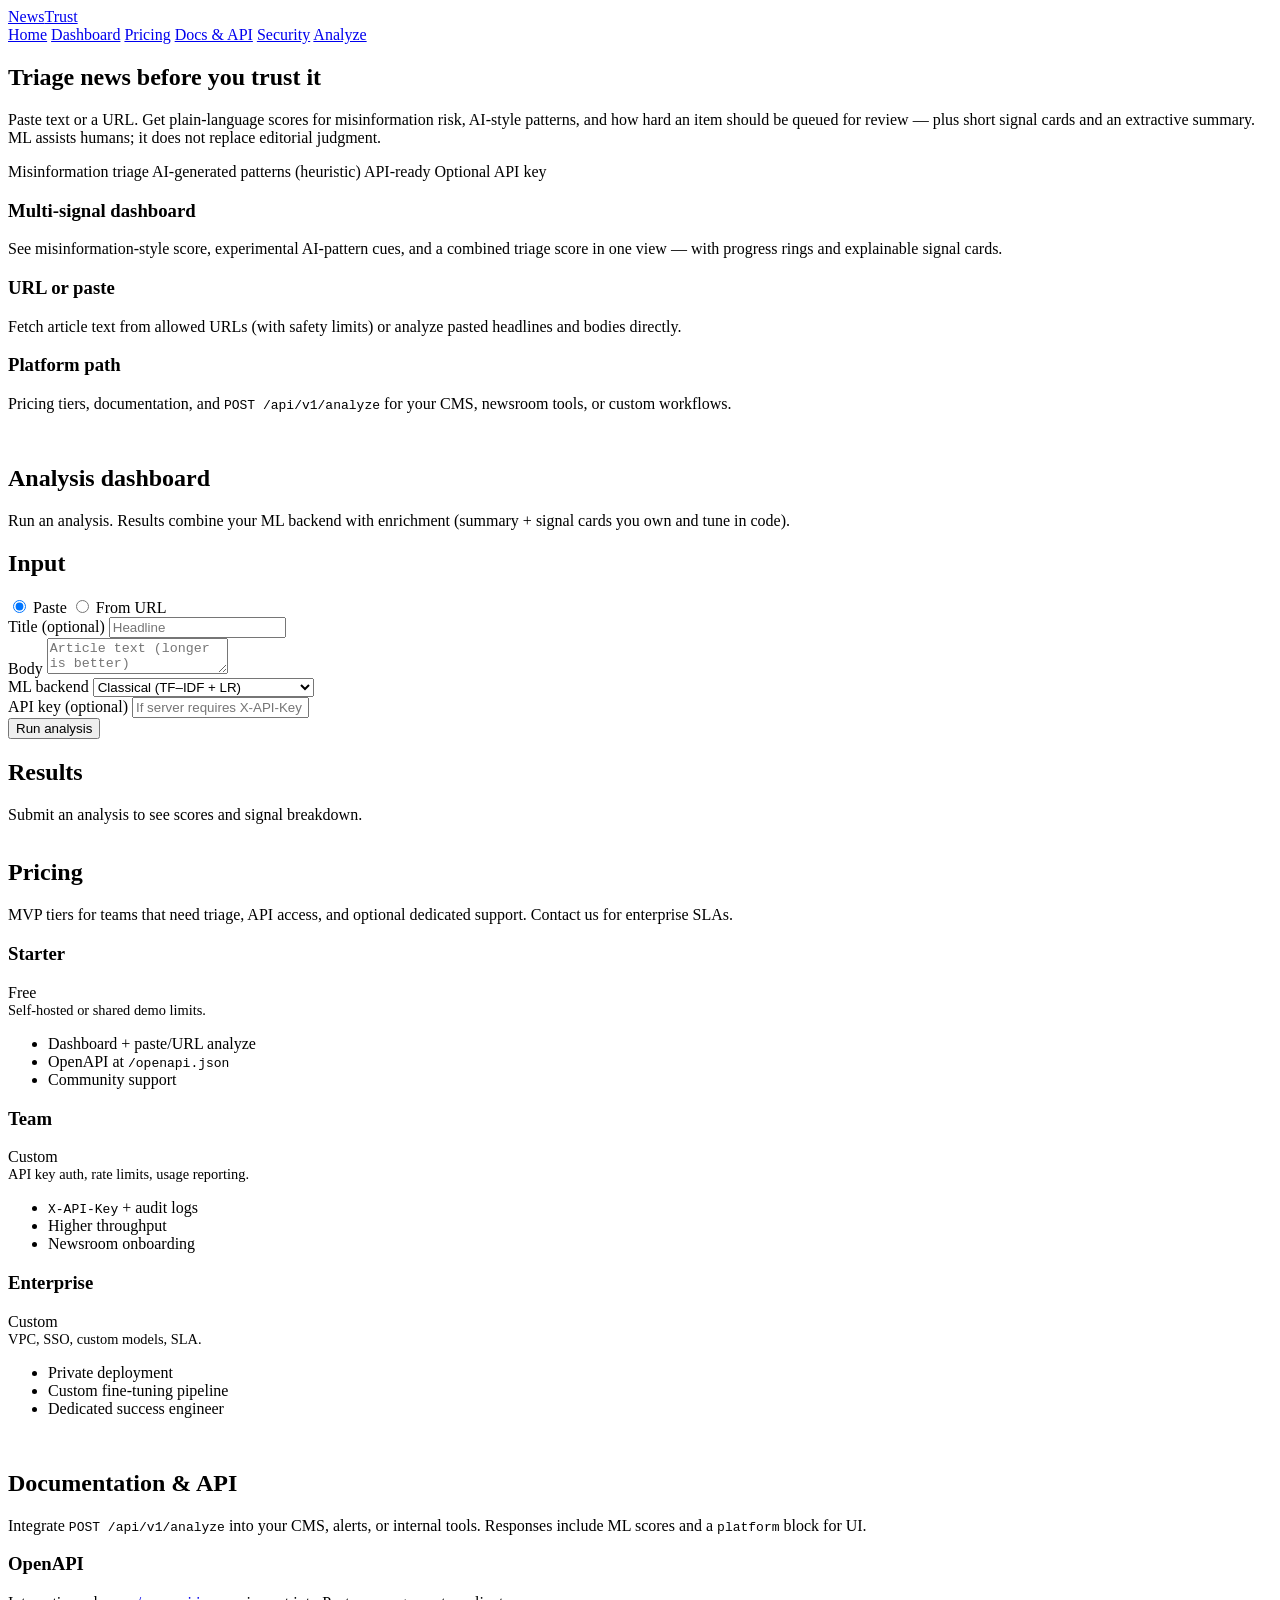
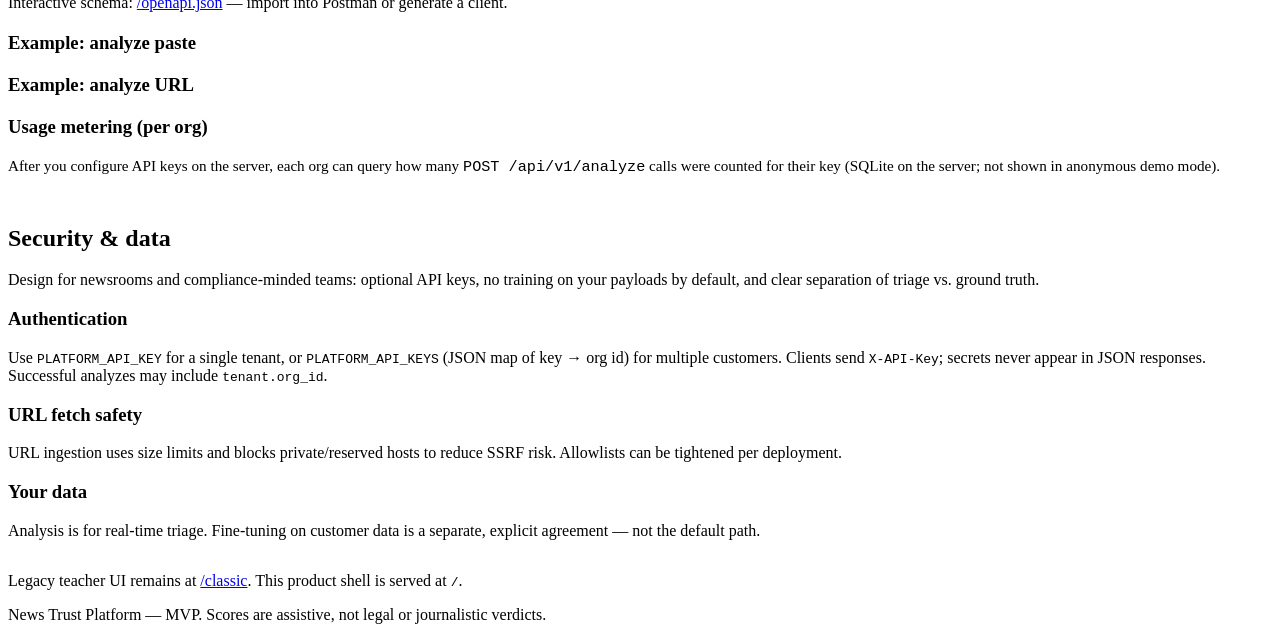
==== web/index.html @ 4d56b1c9 "Refactor Bandit SAST configuration to output JSON artifacts instead of SARIF, update documentation f" ====
<!DOCTYPE html>
<html lang="en">
<head>
  <meta charset="utf-8" />
  <meta name="viewport" content="width=device-width, initial-scale=1" />
  <title>News Trust Platform</title>
  <link rel="preconnect" href="https://fonts.googleapis.com" />
  <link rel="preconnect" href="https://fonts.gstatic.com" crossorigin />
  <link href="https://fonts.googleapis.com/css2?family=Outfit:wght@500;600;700&family=Plus+Jakarta+Sans:wght@400;500;600;700&display=swap" rel="stylesheet" />
  <link rel="stylesheet" href="/assets/platform.css" />
</head>
<body>
  <nav class="nav">
    <div class="nav-inner">
      <a href="#home" class="logo" id="brand-logo">News<span>Trust</span></a>
      <div class="nav-links">
        <a href="#home" data-page="home">Home</a>
        <a href="#dashboard" data-page="dashboard">Dashboard</a>
        <a href="#pricing" data-page="pricing">Pricing</a>
        <a href="#docs" data-page="docs">Docs &amp; API</a>
        <a href="#security" data-page="security">Security</a>
        <a href="#dashboard" class="nav-cta">Analyze</a>
      </div>
    </div>
  </nav>

  <div class="shell">
    <section id="page-home" class="page active" data-page="home">
      <div class="hero">
        <h1 id="hero-title">Triage news before you trust it</h1>
        <p class="sub" id="hero-sub">
          Paste text or a URL. Get plain-language scores for misinformation risk, AI-style patterns, and how hard an item should be queued for review — plus short signal cards and an extractive summary. ML assists humans; it does not replace editorial judgment.
        </p>
        <div class="pill-row">
          <span class="pill">Misinformation triage</span>
          <span class="pill">AI-generated patterns (heuristic)</span>
          <span class="pill">API-ready</span>
          <span class="pill">Optional API key</span>
        </div>
      </div>
      <div class="grid-3">
        <div class="card">
          <h3>Multi-signal dashboard</h3>
          <p>See misinformation-style score, experimental AI-pattern cues, and a combined triage score in one view — with progress rings and explainable signal cards.</p>
        </div>
        <div class="card">
          <h3>URL or paste</h3>
          <p>Fetch article text from allowed URLs (with safety limits) or analyze pasted headlines and bodies directly.</p>
        </div>
        <div class="card">
          <h3>Platform path</h3>
          <p>Pricing tiers, documentation, and <code>POST /api/v1/analyze</code> for your CMS, newsroom tools, or custom workflows.</p>
        </div>
      </div>
    </section>

    <section id="page-dashboard" class="page" data-page="dashboard">
      <div class="hero" style="padding-top: 1rem;">
        <h1>Analysis dashboard</h1>
        <p class="sub">Run an analysis. Results combine your ML backend with enrichment (summary + signal cards you own and tune in code).</p>
      </div>
      <div class="dash-grid">
        <div class="panel">
          <h2>Input</h2>
          <div class="tabs-inline">
            <label><input type="radio" name="mode" value="paste" checked /> Paste</label>
            <label><input type="radio" name="mode" value="url" /> From URL</label>
          </div>
          <div id="paste-fields">
            <div class="field">
              <label for="title">Title (optional)</label>
              <input id="title" type="text" placeholder="Headline" />
            </div>
            <div class="field">
              <label for="body">Body</label>
              <textarea id="body" placeholder="Article text (longer is better)"></textarea>
            </div>
          </div>
          <div id="url-fields" style="display:none;">
            <div class="field">
              <label for="url">Article URL</label>
              <input id="url" type="url" placeholder="https://example.com/article" />
            </div>
          </div>
          <div class="field">
            <label for="backend">ML backend</label>
            <select id="backend">
              <option value="classical">Classical (TF–IDF + LR)</option>
              <option value="bilstm">Keras BiLSTM (if trained)</option>
              <option value="mini_transformer">Keras mini transformer (if trained)</option>
            </select>
          </div>
          <div class="field">
            <label for="apiKey">API key (optional)</label>
            <input id="apiKey" type="password" autocomplete="off" placeholder="If server requires X-API-Key" />
          </div>
          <button type="button" class="btn-primary" id="btn-analyze">Run analysis</button>
          <div class="err" id="analyze-err" hidden></div>
        </div>
        <div class="panel" id="results-panel">
          <h2>Results</h2>
          <p id="results-placeholder" style="color:var(--muted);margin:0;">Submit an analysis to see scores and signal breakdown.</p>
          <div id="results-content" hidden>
            <div class="summary-box" id="summary-box" hidden>
              <h3>Summary</h3>
              <p id="summary-text"></p>
            </div>
            <div class="rings" id="rings"></div>
            <h3 style="font-family:var(--display);font-size:1rem;margin:0 0 0.75rem;">Signals (your deployment, your thresholds)</h3>
            <div class="signal-cards" id="signal-cards"></div>
            <div class="disclaimer" id="product-framing"></div>
          </div>
        </div>
      </div>
    </section>

    <section id="page-pricing" class="page" data-page="pricing">
      <div class="hero" style="padding-top: 1rem;">
        <h1>Pricing</h1>
        <p class="sub">MVP tiers for teams that need triage, API access, and optional dedicated support. Contact us for enterprise SLAs.</p>
      </div>
      <div class="price-grid">
        <div class="price-card">
          <h3>Starter</h3>
          <div class="amt">Free</div>
          <p style="color:var(--muted);margin:0;font-size:0.9rem;">Self-hosted or shared demo limits.</p>
          <ul>
            <li>Dashboard + paste/URL analyze</li>
            <li>OpenAPI at <code>/openapi.json</code></li>
            <li>Community support</li>
          </ul>
        </div>
        <div class="price-card featured">
          <h3>Team</h3>
          <div class="amt">Custom</div>
          <p style="color:var(--muted);margin:0;font-size:0.9rem;">API key auth, rate limits, usage reporting.</p>
          <ul>
            <li><code>X-API-Key</code> + audit logs</li>
            <li>Higher throughput</li>
            <li>Newsroom onboarding</li>
          </ul>
        </div>
        <div class="price-card">
          <h3>Enterprise</h3>
          <div class="amt">Custom</div>
          <p style="color:var(--muted);margin:0;font-size:0.9rem;">VPC, SSO, custom models, SLA.</p>
          <ul>
            <li>Private deployment</li>
            <li>Custom fine-tuning pipeline</li>
            <li>Dedicated success engineer</li>
          </ul>
        </div>
      </div>
    </section>

    <section id="page-docs" class="page" data-page="docs">
      <div class="hero" style="padding-top: 1rem;">
        <h1>Documentation &amp; API</h1>
        <p class="sub">Integrate <code>POST /api/v1/analyze</code> into your CMS, alerts, or internal tools. Responses include ML scores and a <code>platform</code> block for UI.</p>
      </div>
      <div class="card" style="margin-bottom:1.25rem;">
        <h3>OpenAPI</h3>
        <p>Interactive schema: <a href="/openapi.json" target="_blank" rel="noopener">/openapi.json</a> — import into Postman or generate a client.</p>
      </div>
      <div class="card">
        <h3>Example: analyze paste</h3>
        <pre class="code" id="curl-paste"></pre>
      </div>
      <div class="card" style="margin-top:1.25rem;">
        <h3>Example: analyze URL</h3>
        <pre class="code" id="curl-url"></pre>
      </div>
      <div class="card" style="margin-top:1.25rem;">
        <h3>Usage metering (per org)</h3>
        <p style="color:var(--muted);margin:0 0 0.75rem;font-size:0.95rem;">After you configure API keys on the server, each org can query how many <code>POST /api/v1/analyze</code> calls were counted for their key (SQLite on the server; not shown in anonymous demo mode).</p>
        <pre class="code" id="curl-usage"></pre>
      </div>
    </section>

    <section id="page-security" class="page" data-page="security">
      <div class="hero" style="padding-top: 1rem;">
        <h1>Security &amp; data</h1>
        <p class="sub">Design for newsrooms and compliance-minded teams: optional API keys, no training on your payloads by default, and clear separation of triage vs. ground truth.</p>
      </div>
      <div class="grid-3">
        <div class="card">
          <h3>Authentication</h3>
          <p>Use <code>PLATFORM_API_KEY</code> for a single tenant, or <code>PLATFORM_API_KEYS</code> (JSON map of key → org id) for multiple customers. Clients send <code>X-API-Key</code>; secrets never appear in JSON responses. Successful analyzes may include <code>tenant.org_id</code>.</p>
        </div>
        <div class="card">
          <h3>URL fetch safety</h3>
          <p>URL ingestion uses size limits and blocks private/reserved hosts to reduce SSRF risk. Allowlists can be tightened per deployment.</p>
        </div>
        <div class="card">
          <h3>Your data</h3>
          <p>Analysis is for real-time triage. Fine-tuning on customer data is a separate, explicit agreement — not the default path.</p>
        </div>
      </div>
      <p class="disclaimer" style="border:none;margin-top:2rem;">
        Legacy teacher UI remains at <a href="/classic">/classic</a>. This product shell is served at <code>/</code>.
      </p>
    </section>
  </div>

  <footer class="footer-site">
    <span id="footer-brand">News Trust Platform</span> — MVP. Scores are assistive, not legal or journalistic verdicts.
  </footer>

  <script src="/assets/platform.js" defer></script>
</body>
</html>
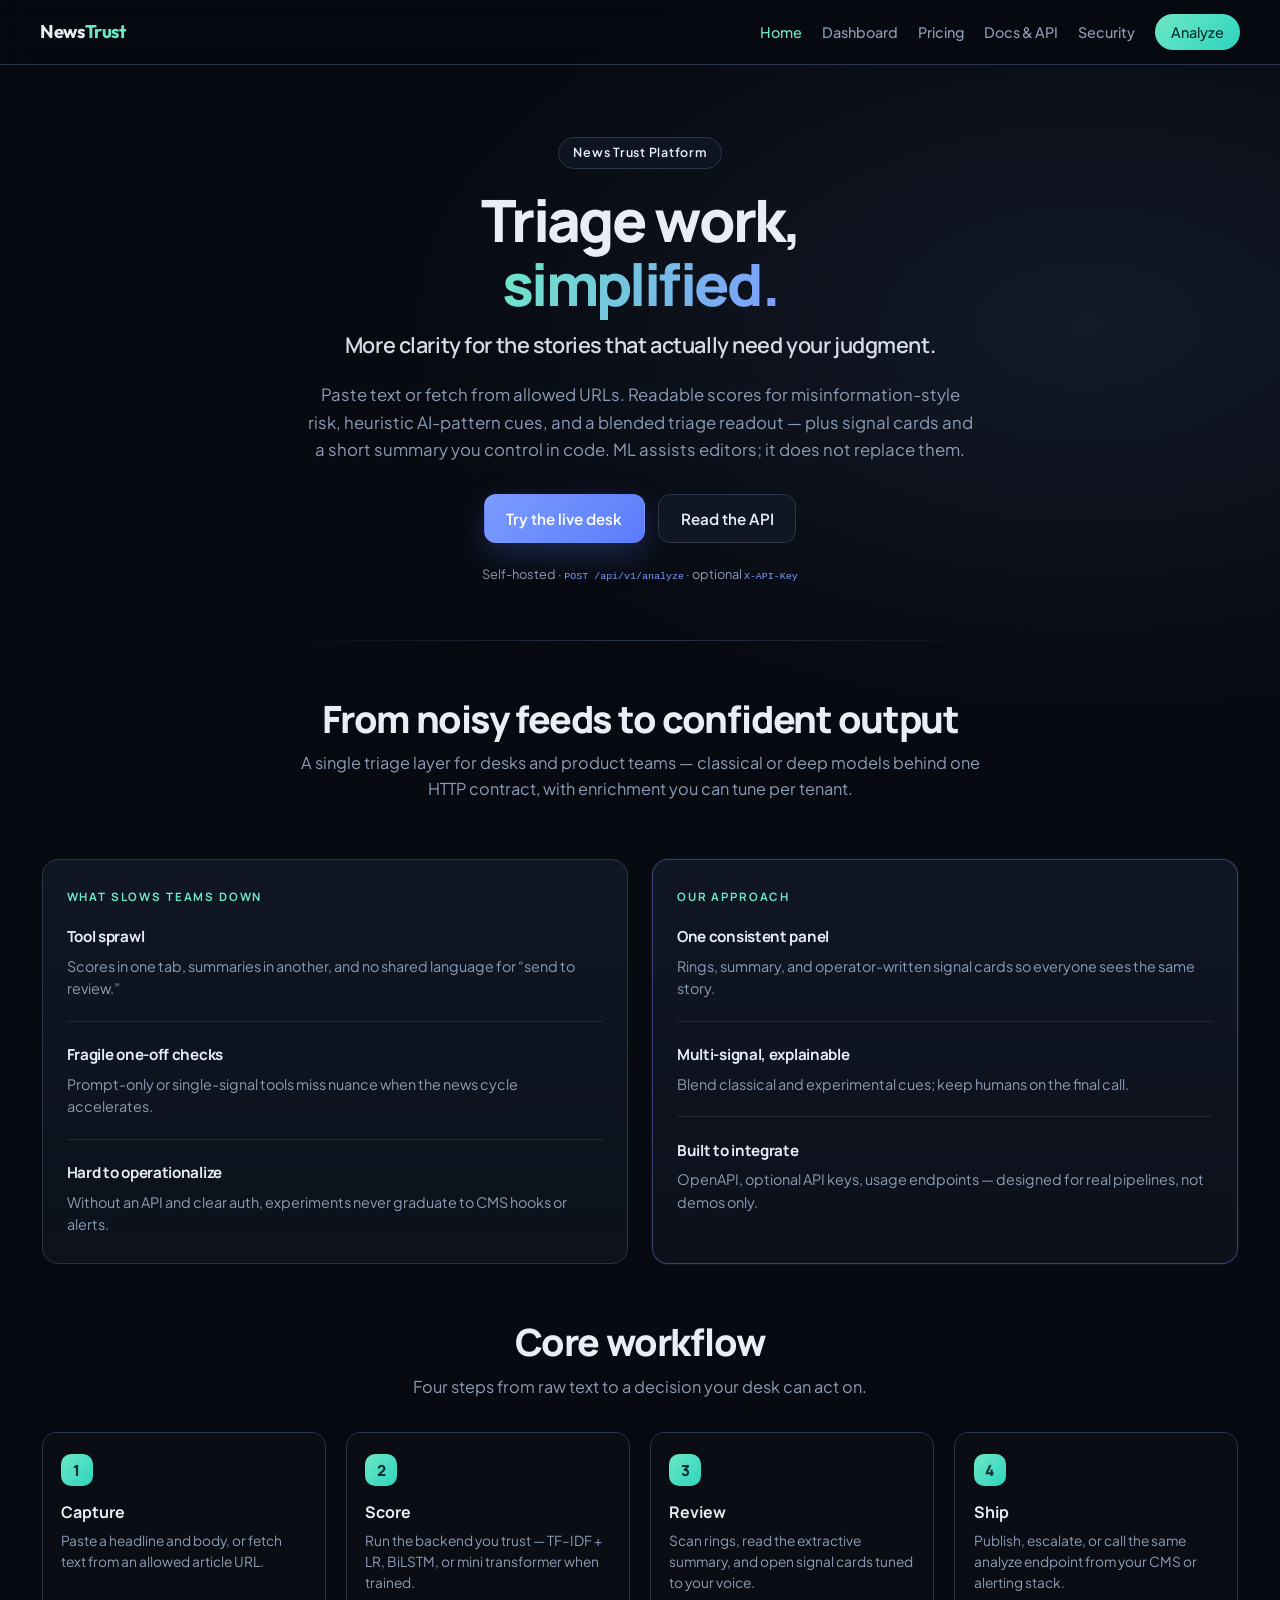
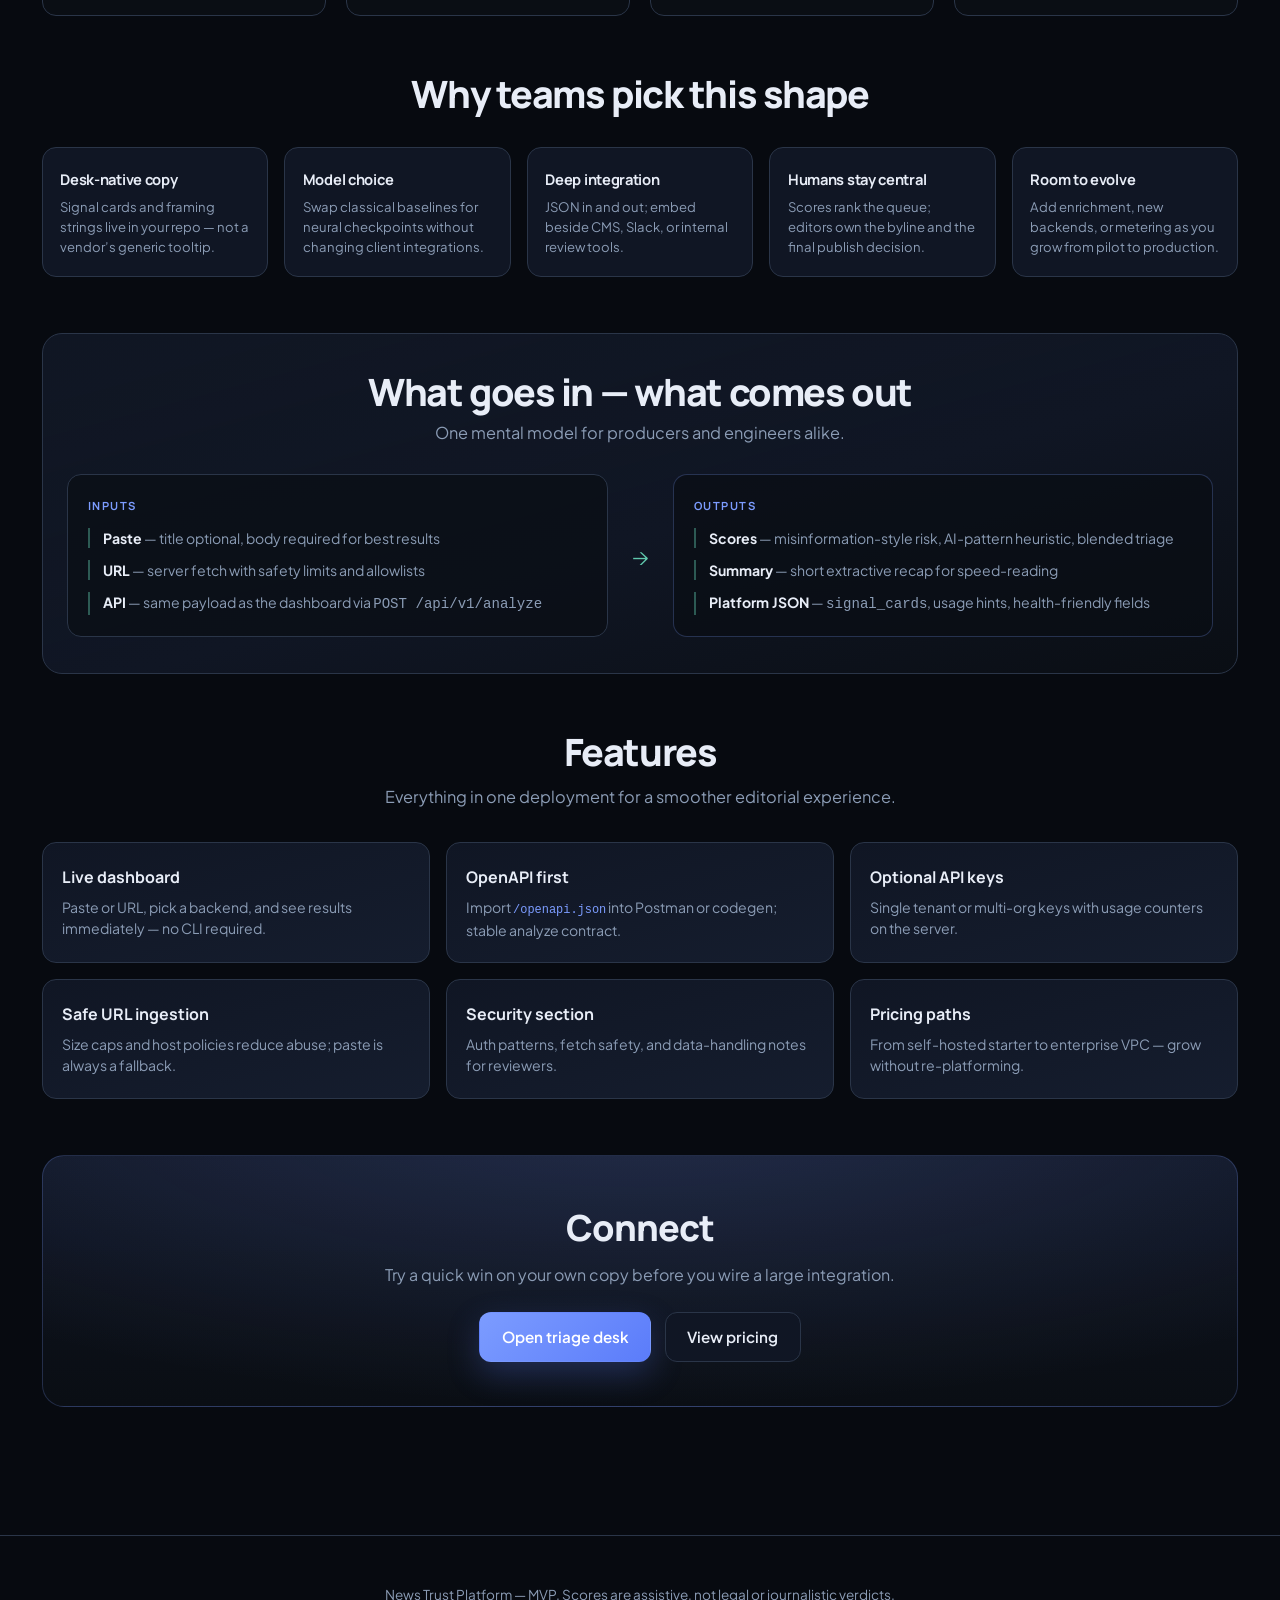
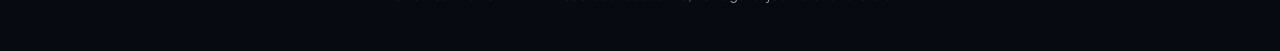
==== commit b8349c0a: "Enhance documentation and setup processes: add launcher scripts for easier environment setup, update" ====
--- a/web/index.html
+++ b/web/index.html
@@ -1,104 +1,262 @@
 <!DOCTYPE html>
-<html lang="en">
+<html lang="en" data-api-base="">
 <head>
   <meta charset="utf-8" />
   <meta name="viewport" content="width=device-width, initial-scale=1" />
   <title>News Trust Platform</title>
   <link rel="preconnect" href="https://fonts.googleapis.com" />
   <link rel="preconnect" href="https://fonts.gstatic.com" crossorigin />
-  <link href="https://fonts.googleapis.com/css2?family=Outfit:wght@500;600;700&family=Plus+Jakarta+Sans:wght@400;500;600;700&display=swap" rel="stylesheet" />
-  <link rel="stylesheet" href="/assets/platform.css" />
+  <link href="https://fonts.googleapis.com/css2?family=Manrope:wght@500;600;700;800&family=Outfit:wght@500;600;700;800&family=Plus+Jakarta+Sans:wght@400;500;600;700&display=swap" rel="stylesheet" />
+  <link rel="stylesheet" href="assets/platform.css?v=5" />
 </head>
 <body>
+  <div id="asset-load-err" class="asset-fail-banner" hidden>
+    Could not load <code>assets/platform.js</code> — analysis will not work. Serve this page from the FastAPI app (not a raw file) and confirm the server is running.
+  </div>
+  <div id="ntp-offline" class="asset-fail-banner" hidden></div>
   <nav class="nav">
     <div class="nav-inner">
-      <a href="#home" class="logo" id="brand-logo">News<span>Trust</span></a>
+      <a href="#home" class="logo" id="brand-logo" data-page="home">News<span>Trust</span></a>
       <div class="nav-links">
         <a href="#home" data-page="home">Home</a>
         <a href="#dashboard" data-page="dashboard">Dashboard</a>
         <a href="#pricing" data-page="pricing">Pricing</a>
         <a href="#docs" data-page="docs">Docs &amp; API</a>
         <a href="#security" data-page="security">Security</a>
-        <a href="#dashboard" class="nav-cta">Analyze</a>
+        <a href="#dashboard" class="nav-cta" data-page="dashboard" title="Opens the triage desk on this page (no separate URL)">Analyze</a>
       </div>
     </div>
   </nav>
 
   <div class="shell">
-    <section id="page-home" class="page active" data-page="home">
-      <div class="hero">
-        <h1 id="hero-title">Triage news before you trust it</h1>
-        <p class="sub" id="hero-sub">
-          Paste text or a URL. Get plain-language scores for misinformation risk, AI-style patterns, and how hard an item should be queued for review — plus short signal cards and an extractive summary. ML assists humans; it does not replace editorial judgment.
+    <section id="home" class="page page-home" data-page="home">
+      <header class="hero-mega">
+        <p class="hero-brand-chip"><span id="hero-brand-line">News Trust Platform</span></p>
+        <h1 id="hero-title" class="mega-headline">
+          Triage work, <span class="mega-accent">simplified.</span>
+        </h1>
+        <p class="mega-tagline">More clarity for the stories that actually need your judgment.</p>
+        <p class="hero-lead hero-lead-centered" id="hero-sub">
+          Paste text or fetch from allowed URLs. Readable scores for misinformation-style risk, heuristic AI-pattern cues, and a blended triage readout — plus signal cards and a short summary you control in code. ML assists editors; it does not replace them.
         </p>
-        <div class="pill-row">
-          <span class="pill">Misinformation triage</span>
-          <span class="pill">AI-generated patterns (heuristic)</span>
-          <span class="pill">API-ready</span>
-          <span class="pill">Optional API key</span>
-        </div>
-      </div>
-      <div class="grid-3">
-        <div class="card">
-          <h3>Multi-signal dashboard</h3>
-          <p>See misinformation-style score, experimental AI-pattern cues, and a combined triage score in one view — with progress rings and explainable signal cards.</p>
-        </div>
-        <div class="card">
-          <h3>URL or paste</h3>
-          <p>Fetch article text from allowed URLs (with safety limits) or analyze pasted headlines and bodies directly.</p>
-        </div>
-        <div class="card">
-          <h3>Platform path</h3>
-          <p>Pricing tiers, documentation, and <code>POST /api/v1/analyze</code> for your CMS, newsroom tools, or custom workflows.</p>
+        <div class="hero-actions hero-actions-centered">
+          <a href="#dashboard" class="btn-hero btn-hero-primary btn-hero-lg" data-page="dashboard">Try the live desk</a>
+          <a href="#docs" class="btn-hero btn-hero-secondary btn-hero-lg" data-page="docs">Read the API</a>
+        </div>
+        <p class="trust-strip trust-strip-centered">Self-hosted · <code>POST /api/v1/analyze</code> · optional <code>X-API-Key</code></p>
+      </header>
+
+      <div class="landing-block">
+        <h2 class="mega-section-title">From noisy feeds to confident output</h2>
+        <p class="mega-section-lead">A single triage layer for desks and product teams — classical or deep models behind one HTTP contract, with enrichment you can tune per tenant.</p>
+      </div>
+
+      <div class="dual-insight">
+        <div class="insight-col">
+          <h3 class="insight-col-title">What slows teams down</h3>
+          <div class="insight-item">
+            <h4>Tool sprawl</h4>
+            <p>Scores in one tab, summaries in another, and no shared language for “send to review.”</p>
+          </div>
+          <div class="insight-item">
+            <h4>Fragile one-off checks</h4>
+            <p>Prompt-only or single-signal tools miss nuance when the news cycle accelerates.</p>
+          </div>
+          <div class="insight-item">
+            <h4>Hard to operationalize</h4>
+            <p>Without an API and clear auth, experiments never graduate to CMS hooks or alerts.</p>
+          </div>
+        </div>
+        <div class="insight-col insight-col-highlight">
+          <h3 class="insight-col-title">Our approach</h3>
+          <div class="insight-item">
+            <h4>One consistent panel</h4>
+            <p>Rings, summary, and operator-written signal cards so everyone sees the same story.</p>
+          </div>
+          <div class="insight-item">
+            <h4>Multi-signal, explainable</h4>
+            <p>Blend classical and experimental cues; keep humans on the final call.</p>
+          </div>
+          <div class="insight-item">
+            <h4>Built to integrate</h4>
+            <p>OpenAPI, optional API keys, usage endpoints — designed for real pipelines, not demos only.</p>
+          </div>
+        </div>
+      </div>
+
+      <div class="landing-block">
+        <h2 class="mega-section-title">Core workflow</h2>
+        <p class="mega-section-lead">Four steps from raw text to a decision your desk can act on.</p>
+        <ol class="workflow-steps">
+          <li class="workflow-step">
+            <span class="workflow-num" aria-hidden="true">1</span>
+            <h3>Capture</h3>
+            <p>Paste a headline and body, or fetch text from an allowed article URL.</p>
+          </li>
+          <li class="workflow-step">
+            <span class="workflow-num" aria-hidden="true">2</span>
+            <h3>Score</h3>
+            <p>Run the backend you trust — TF–IDF + LR, BiLSTM, or mini transformer when trained.</p>
+          </li>
+          <li class="workflow-step">
+            <span class="workflow-num" aria-hidden="true">3</span>
+            <h3>Review</h3>
+            <p>Scan rings, read the extractive summary, and open signal cards tuned to your voice.</p>
+          </li>
+          <li class="workflow-step">
+            <span class="workflow-num" aria-hidden="true">4</span>
+            <h3>Ship</h3>
+            <p>Publish, escalate, or call the same analyze endpoint from your CMS or alerting stack.</p>
+          </li>
+        </ol>
+      </div>
+
+      <div class="landing-block">
+        <h2 class="mega-section-title">Why teams pick this shape</h2>
+        <div class="diff-grid">
+          <article class="diff-card">
+            <h3>Desk-native copy</h3>
+            <p>Signal cards and framing strings live in your repo — not a vendor’s generic tooltip.</p>
+          </article>
+          <article class="diff-card">
+            <h3>Model choice</h3>
+            <p>Swap classical baselines for neural checkpoints without changing client integrations.</p>
+          </article>
+          <article class="diff-card">
+            <h3>Deep integration</h3>
+            <p>JSON in and out; embed beside CMS, Slack, or internal review tools.</p>
+          </article>
+          <article class="diff-card">
+            <h3>Humans stay central</h3>
+            <p>Scores rank the queue; editors own the byline and the final publish decision.</p>
+          </article>
+          <article class="diff-card">
+            <h3>Room to evolve</h3>
+            <p>Add enrichment, new backends, or metering as you grow from pilot to production.</p>
+          </article>
+        </div>
+      </div>
+
+      <div class="io-flow">
+        <div class="io-flow-header">
+          <h2 class="mega-section-title mega-section-title-tight">What goes in — what comes out</h2>
+          <p class="mega-section-lead mega-section-lead-tight">One mental model for producers and engineers alike.</p>
+        </div>
+        <div class="io-columns">
+          <div class="io-col">
+            <p class="io-label">Inputs</p>
+            <ul class="io-list">
+              <li><strong>Paste</strong> — title optional, body required for best results</li>
+              <li><strong>URL</strong> — server fetch with safety limits and allowlists</li>
+              <li><strong>API</strong> — same payload as the dashboard via <code>POST /api/v1/analyze</code></li>
+            </ul>
+          </div>
+          <div class="io-arrow" aria-hidden="true">→</div>
+          <div class="io-col io-col-out">
+            <p class="io-label">Outputs</p>
+            <ul class="io-list">
+              <li><strong>Scores</strong> — misinformation-style risk, AI-pattern heuristic, blended triage</li>
+              <li><strong>Summary</strong> — short extractive recap for speed-reading</li>
+              <li><strong>Platform JSON</strong> — <code>signal_cards</code>, usage hints, health-friendly fields</li>
+            </ul>
+          </div>
+        </div>
+      </div>
+
+      <div class="landing-block">
+        <h2 class="mega-section-title">Features</h2>
+        <p class="mega-section-lead">Everything in one deployment for a smoother editorial experience.</p>
+        <div class="feature-matrix">
+          <article class="feature-cell">
+            <h3>Live dashboard</h3>
+            <p>Paste or URL, pick a backend, and see results immediately — no CLI required.</p>
+          </article>
+          <article class="feature-cell">
+            <h3>OpenAPI first</h3>
+            <p>Import <code>/openapi.json</code> into Postman or codegen; stable analyze contract.</p>
+          </article>
+          <article class="feature-cell">
+            <h3>Optional API keys</h3>
+            <p>Single tenant or multi-org keys with usage counters on the server.</p>
+          </article>
+          <article class="feature-cell">
+            <h3>Safe URL ingestion</h3>
+            <p>Size caps and host policies reduce abuse; paste is always a fallback.</p>
+          </article>
+          <article class="feature-cell">
+            <h3>Security section</h3>
+            <p>Auth patterns, fetch safety, and data-handling notes for reviewers.</p>
+          </article>
+          <article class="feature-cell">
+            <h3>Pricing paths</h3>
+            <p>From self-hosted starter to enterprise VPC — grow without re-platforming.</p>
+          </article>
+        </div>
+      </div>
+
+      <div class="connect-band">
+        <h2 class="connect-title">Connect</h2>
+        <p class="connect-lead">Try a quick win on your own copy before you wire a large integration.</p>
+        <div class="connect-actions">
+          <a href="#dashboard" class="btn-hero btn-hero-primary btn-hero-lg" data-page="dashboard">Open triage desk</a>
+          <a href="#pricing" class="btn-hero btn-hero-secondary btn-hero-lg" data-page="pricing">View pricing</a>
         </div>
       </div>
     </section>
 
-    <section id="page-dashboard" class="page" data-page="dashboard">
-      <div class="hero" style="padding-top: 1rem;">
-        <h1>Analysis dashboard</h1>
-        <p class="sub">Run an analysis. Results combine your ML backend with enrichment (summary + signal cards you own and tune in code).</p>
-      </div>
+    <section id="dashboard" class="page" data-page="dashboard">
+      <header class="dash-page-header">
+        <p class="eyebrow">Live analyzer</p>
+        <h1>Editorial triage desk</h1>
+        <p class="dash-lead">Run an analysis. Results appear in the <strong>Results</strong> column on the right (same page). Use <strong>Load sample &amp; run</strong> for a one-click demo. Or open <a href="?demo=1#dashboard">?demo=1#dashboard</a> after starting the server.</p>
+      </header>
       <div class="dash-grid">
         <div class="panel">
           <h2>Input</h2>
-          <div class="tabs-inline">
-            <label><input type="radio" name="mode" value="paste" checked /> Paste</label>
-            <label><input type="radio" name="mode" value="url" /> From URL</label>
-          </div>
-          <div id="paste-fields">
+          <!-- Never use method="post" here: native submit POSTs to / → FastAPI returns 405 (only GET / exists). -->
+          <!-- No native submit: default GET would reload / and drop #dashboard, skipping fetch. -->
+          <form id="analyze-form" action="#" onsubmit="return false;">
+            <div class="tabs-inline">
+              <label><input type="radio" name="mode" value="paste" checked /> Paste</label>
+              <label><input type="radio" name="mode" value="url" /> From URL</label>
+              <button type="button" class="btn-sample" id="btn-load-sample" title="Fills sample text and runs analysis automatically">Load sample &amp; run</button>
+            </div>
+            <div id="paste-fields">
+              <div class="field">
+                <label for="title">Title (optional)</label>
+                <input id="title" name="title" type="text" placeholder="Headline" autocomplete="off" />
+              </div>
+              <div class="field">
+                <label for="body">Body</label>
+                <textarea id="article-body" name="body" placeholder="Article text (longer is better)" rows="6"></textarea>
+                <p class="field-hint">Press <kbd>Enter</kbd> in the title to run, or <kbd>Ctrl</kbd>+<kbd>Enter</kbd> here (Windows/Linux) / <kbd>⌘</kbd>+<kbd>Enter</kbd> on Mac.</p>
+              </div>
+            </div>
+            <div id="url-fields" style="display:none;">
+              <div class="field">
+                <label for="url">Article URL</label>
+                <input id="url" name="url" type="url" placeholder="https://example.com/article" autocomplete="off" />
+              </div>
+            </div>
             <div class="field">
-              <label for="title">Title (optional)</label>
-              <input id="title" type="text" placeholder="Headline" />
+              <label for="backend">ML backend</label>
+              <select id="backend" name="backend">
+                <option value="classical">Classical (TF–IDF + LR)</option>
+                <option value="bilstm">Keras BiLSTM (if trained)</option>
+                <option value="mini_transformer">Keras mini transformer (if trained)</option>
+              </select>
             </div>
             <div class="field">
-              <label for="body">Body</label>
-              <textarea id="body" placeholder="Article text (longer is better)"></textarea>
-            </div>
-          </div>
-          <div id="url-fields" style="display:none;">
-            <div class="field">
-              <label for="url">Article URL</label>
-              <input id="url" type="url" placeholder="https://example.com/article" />
-            </div>
-          </div>
-          <div class="field">
-            <label for="backend">ML backend</label>
-            <select id="backend">
-              <option value="classical">Classical (TF–IDF + LR)</option>
-              <option value="bilstm">Keras BiLSTM (if trained)</option>
-              <option value="mini_transformer">Keras mini transformer (if trained)</option>
-            </select>
-          </div>
-          <div class="field">
-            <label for="apiKey">API key (optional)</label>
-            <input id="apiKey" type="password" autocomplete="off" placeholder="If server requires X-API-Key" />
-          </div>
-          <button type="button" class="btn-primary" id="btn-analyze">Run analysis</button>
-          <div class="err" id="analyze-err" hidden></div>
+              <label for="apiKey">API key (optional)</label>
+              <input id="apiKey" name="apiKey" type="password" autocomplete="off" placeholder="If server requires X-API-Key" />
+            </div>
+            <button type="submit" class="btn-primary" id="btn-analyze">Run analysis</button>
+            <div class="err" id="analyze-err" hidden></div>
+          </form>
         </div>
         <div class="panel" id="results-panel">
-          <h2>Results</h2>
+          <h2 id="analysis-results">Results</h2>
+          <p id="analyze-status" class="analyze-status" aria-live="polite" hidden></p>
           <p id="results-placeholder" style="color:var(--muted);margin:0;">Submit an analysis to see scores and signal breakdown.</p>
           <div id="results-content" hidden>
             <div class="summary-box" id="summary-box" hidden>
@@ -114,7 +272,7 @@
       </div>
     </section>
 
-    <section id="page-pricing" class="page" data-page="pricing">
+    <section id="pricing" class="page" data-page="pricing">
       <div class="hero" style="padding-top: 1rem;">
         <h1>Pricing</h1>
         <p class="sub">MVP tiers for teams that need triage, API access, and optional dedicated support. Contact us for enterprise SLAs.</p>
@@ -153,7 +311,7 @@
       </div>
     </section>
 
-    <section id="page-docs" class="page" data-page="docs">
+    <section id="docs" class="page" data-page="docs">
       <div class="hero" style="padding-top: 1rem;">
         <h1>Documentation &amp; API</h1>
         <p class="sub">Integrate <code>POST /api/v1/analyze</code> into your CMS, alerts, or internal tools. Responses include ML scores and a <code>platform</code> block for UI.</p>
@@ -177,7 +335,7 @@
       </div>
     </section>
 
-    <section id="page-security" class="page" data-page="security">
+    <section id="security" class="page" data-page="security">
       <div class="hero" style="padding-top: 1rem;">
         <h1>Security &amp; data</h1>
         <p class="sub">Design for newsrooms and compliance-minded teams: optional API keys, no training on your payloads by default, and clear separation of triage vs. ground truth.</p>
@@ -206,6 +364,37 @@
     <span id="footer-brand">News Trust Platform</span> — MVP. Scores are assistive, not legal or journalistic verdicts.
   </footer>
 
-  <script src="/assets/platform.js" defer></script>
+  <!-- Nav highlight only. Panel visibility = CSS :target + ids (#dashboard matches href="#dashboard"). Do not preventDefault on in-page links. -->
+  <script>
+(function () {
+  var ok = { home: 1, dashboard: 1, pricing: 1, docs: 1, security: 1 };
+  function navSync() {
+    var params = new URLSearchParams(location.search);
+    var q = (params.get("tab") || "").trim();
+    if (q && ok[q] && (!location.hash || location.hash === "#")) {
+      location.hash = "#" + q;
+    }
+    var raw = ((location.hash || "#home").replace(/^#/, "") || "home").trim();
+    if (!ok[raw]) raw = "home";
+    document.querySelectorAll("section.page[data-page]").forEach(function (el) {
+      el.classList.toggle("active", el.getAttribute("data-page") === raw);
+    });
+    document.querySelectorAll(".nav-links a[data-page]").forEach(function (a) {
+      a.classList.toggle("active", a.getAttribute("data-page") === raw);
+    });
+    var cta = document.querySelector(".nav-cta[data-page]");
+    if (cta) cta.classList.toggle("active", cta.getAttribute("data-page") === raw);
+  }
+  window.addEventListener("hashchange", navSync);
+  window.addEventListener("load", navSync);
+  if (document.readyState === "loading") document.addEventListener("DOMContentLoaded", navSync);
+  else navSync();
+})();
+  </script>
+  <script
+    src="assets/platform.js?v=7"
+    defer
+    onerror="document.getElementById('asset-load-err').hidden=false"
+  ></script>
 </body>
 </html>
--- a/web/assets/platform.css
+++ b/web/assets/platform.css
@@ -0,0 +1,941 @@
+/* News Trust Platform — MVP dashboard */
+:root {
+  --bg: #070a10;
+  --surface: #101624;
+  --surface2: #151d2e;
+  --border: #2a3548;
+  --text: #e8edf7;
+  --muted: #8b9cb5;
+  --accent: #6ee7c5;
+  --accent2: #7c9cff;
+  --warn: #fbbf24;
+  --danger: #f87171;
+  --ok: #4ade80;
+  --radius: 16px;
+  --font: "Plus Jakarta Sans", system-ui, sans-serif;
+  --display: "Outfit", var(--font);
+  --mega: "Manrope", var(--font);
+}
+
+* { box-sizing: border-box; }
+html { scroll-behavior: smooth; }
+
+.asset-fail-banner {
+  background: rgba(248, 113, 113, 0.15);
+  border-bottom: 1px solid var(--danger);
+  color: var(--text);
+  padding: 0.75rem 1.25rem;
+  text-align: center;
+  font-size: 0.9rem;
+}
+.asset-fail-banner a { color: var(--accent2); }
+
+body {
+  margin: 0;
+  min-height: 100vh;
+  font-family: var(--font);
+  background: var(--bg);
+  color: var(--text);
+  line-height: 1.55;
+  background-image:
+    radial-gradient(ellipse 900px 500px at 15% -20%, rgba(110, 231, 197, 0.12), transparent),
+    radial-gradient(ellipse 700px 400px at 85% 10%, rgba(124, 156, 255, 0.1), transparent);
+}
+
+a { color: var(--accent2); text-decoration: none; }
+a:hover { text-decoration: underline; }
+
+.shell { max-width: 1240px; margin: 0 auto; padding: 0 1.35rem 4rem; }
+
+/* Nav */
+.nav {
+  position: sticky;
+  top: 0;
+  z-index: 50;
+  backdrop-filter: blur(12px);
+  background: rgba(7, 10, 16, 0.85);
+  border-bottom: 1px solid var(--border);
+}
+.nav-inner {
+  max-width: 1240px;
+  margin: 0 auto;
+  padding: 0.85rem 1.25rem;
+  display: flex;
+  align-items: center;
+  justify-content: space-between;
+  gap: 1rem;
+  flex-wrap: wrap;
+}
+.logo {
+  font-family: var(--display);
+  font-weight: 700;
+  font-size: 1.15rem;
+  letter-spacing: -0.02em;
+  color: var(--text);
+}
+.logo span { color: var(--accent); }
+.nav-links {
+  display: flex;
+  gap: 0.5rem 1.25rem;
+  flex-wrap: wrap;
+  align-items: center;
+}
+.nav-links a {
+  color: var(--muted);
+  font-size: 0.9rem;
+  font-weight: 500;
+}
+.nav-links a:hover, .nav-links a.active { color: var(--accent); text-decoration: none; }
+.nav-links a.nav-cta.active {
+  color: #042f2e !important;
+}
+.nav-cta {
+  background: linear-gradient(135deg, var(--accent), #2dd4bf);
+  color: #042f2e !important;
+  padding: 0.45rem 1rem;
+  border-radius: 999px;
+  font-weight: 600;
+  font-size: 0.88rem;
+}
+.nav-cta:hover { filter: brightness(1.06); text-decoration: none; }
+
+/*
+ * Panels: each section id MUST match nav hash (e.g. href="#dashboard" → id="dashboard").
+ * :target shows the right panel even if JavaScript fails (CSP, blocked script, etc.).
+ */
+.shell > section.page {
+  display: none;
+  padding-top: 2rem;
+}
+.shell > section.page:target,
+.shell > section.page.active {
+  display: block;
+  animation: fade 0.35s ease;
+}
+@supports selector(:has(*)) {
+  .shell:not(:has(> section.page:target)) > section#home {
+    display: block;
+    animation: fade 0.35s ease;
+  }
+}
+@keyframes fade { from { opacity: 0; transform: translateY(6px); } to { opacity: 1; transform: none; } }
+
+/* Landing (RegenAI-style rhythm: mega hero, dual insights, steps, I/O, features) */
+.page-home {
+  padding-top: 1rem;
+}
+
+.eyebrow {
+  font-size: 0.72rem;
+  font-weight: 600;
+  letter-spacing: 0.14em;
+  text-transform: uppercase;
+  color: var(--accent);
+  margin: 0 0 1rem;
+}
+.eyebrow span#hero-brand-line {
+  color: var(--text);
+  letter-spacing: 0.08em;
+}
+
+.hero-mega {
+  text-align: center;
+  padding: 2.5rem 0 3.5rem;
+  position: relative;
+}
+.hero-mega::after {
+  content: "";
+  display: block;
+  position: absolute;
+  left: 50%;
+  bottom: 0;
+  transform: translateX(-50%);
+  width: min(100%, 720px);
+  height: 1px;
+  background: linear-gradient(90deg, transparent, var(--border), transparent);
+}
+
+.hero-brand-chip {
+  display: inline-block;
+  margin: 0 0 1.25rem;
+  padding: 0.35rem 0.9rem;
+  border-radius: 999px;
+  border: 1px solid var(--border);
+  background: rgba(16, 22, 36, 0.85);
+  font-size: 0.78rem;
+  font-weight: 600;
+  letter-spacing: 0.06em;
+  color: var(--muted);
+}
+.hero-brand-chip #hero-brand-line {
+  color: var(--text);
+}
+
+.mega-headline {
+  font-family: var(--mega);
+  font-size: clamp(2.35rem, 5.5vw, 3.65rem);
+  font-weight: 800;
+  letter-spacing: -0.045em;
+  line-height: 1.08;
+  margin: 0 auto 0.75rem;
+  max-width: min(100%, 22rem);
+}
+.mega-headline .mega-accent {
+  background: linear-gradient(105deg, var(--accent), var(--accent2));
+  -webkit-background-clip: text;
+  background-clip: text;
+  color: transparent;
+}
+
+.mega-tagline {
+  font-family: var(--mega);
+  font-size: clamp(1.05rem, 2vw, 1.35rem);
+  font-weight: 600;
+  color: var(--text);
+  opacity: 0.92;
+  margin: 0 0 1.25rem;
+  letter-spacing: -0.02em;
+}
+
+.hero-lead {
+  margin: 0 auto;
+  max-width: 56ch;
+  color: var(--muted);
+  font-size: 1.05rem;
+  line-height: 1.65;
+}
+.hero-lead-centered {
+  margin-top: 0.5rem;
+}
+
+.hero-actions-centered {
+  justify-content: center;
+  margin-top: 1.85rem;
+}
+
+.trust-strip {
+  margin: 1.35rem 0 0;
+  font-size: 0.8rem;
+  color: var(--muted);
+}
+.trust-strip-centered {
+  text-align: center;
+}
+.trust-strip code {
+  font-size: 0.78em;
+  color: var(--accent2);
+}
+
+.btn-hero-lg {
+  padding: 0.85rem 1.5rem;
+  font-size: 1rem;
+  border-radius: 14px;
+}
+
+.landing-block {
+  margin: 3.5rem 0;
+  text-align: center;
+}
+
+.mega-section-title {
+  font-family: var(--mega);
+  font-size: clamp(1.65rem, 3.2vw, 2.35rem);
+  font-weight: 800;
+  letter-spacing: -0.038em;
+  line-height: 1.15;
+  margin: 0 0 0.65rem;
+}
+.mega-section-title-tight { margin-bottom: 0.4rem; }
+
+.mega-section-lead {
+  margin: 0 auto;
+  max-width: 58ch;
+  color: var(--muted);
+  font-size: 1.02rem;
+  line-height: 1.6;
+}
+.mega-section-lead-tight {
+  margin-bottom: 0;
+}
+
+.dual-insight {
+  display: grid;
+  gap: 1.25rem;
+  margin-bottom: 3.5rem;
+}
+@media (min-width: 860px) {
+  .dual-insight {
+    grid-template-columns: 1fr 1fr;
+    gap: 1.5rem;
+  }
+}
+
+.insight-col {
+  border-radius: var(--radius);
+  border: 1px solid var(--border);
+  background: linear-gradient(180deg, var(--surface) 0%, rgba(13, 18, 28, 0.92) 100%);
+  padding: 1.75rem 1.5rem;
+  text-align: left;
+}
+.insight-col-highlight {
+  border-color: rgba(124, 156, 255, 0.35);
+  box-shadow: 0 0 0 1px rgba(124, 156, 255, 0.08);
+}
+
+.insight-col-title {
+  font-family: var(--mega);
+  font-size: 0.72rem;
+  font-weight: 700;
+  letter-spacing: 0.16em;
+  text-transform: uppercase;
+  color: var(--accent);
+  margin: 0 0 1.25rem;
+}
+
+.insight-item + .insight-item {
+  margin-top: 1.35rem;
+  padding-top: 1.35rem;
+  border-top: 1px solid rgba(42, 53, 72, 0.65);
+}
+.insight-item h4 {
+  margin: 0 0 0.35rem;
+  font-family: var(--mega);
+  font-size: 0.95rem;
+  font-weight: 700;
+  color: var(--text);
+  letter-spacing: -0.02em;
+}
+.insight-item p {
+  margin: 0;
+  font-size: 0.9rem;
+  color: var(--muted);
+  line-height: 1.55;
+}
+
+.workflow-steps {
+  list-style: none;
+  margin: 2rem 0 0;
+  padding: 0;
+  display: grid;
+  gap: 1rem;
+  text-align: left;
+}
+@media (min-width: 900px) {
+  .workflow-steps {
+    grid-template-columns: repeat(4, 1fr);
+    gap: 1.25rem;
+  }
+}
+
+.workflow-step {
+  margin: 0;
+  padding: 1.35rem 1.15rem;
+  border-radius: 14px;
+  border: 1px solid var(--border);
+  background: #0a0e14;
+  position: relative;
+}
+.workflow-num {
+  display: inline-flex;
+  align-items: center;
+  justify-content: center;
+  width: 2rem;
+  height: 2rem;
+  border-radius: 10px;
+  font-family: var(--mega);
+  font-weight: 800;
+  font-size: 0.95rem;
+  color: #042f2e;
+  background: linear-gradient(135deg, var(--accent), #2dd4bf);
+  margin-bottom: 0.85rem;
+}
+.workflow-step h3 {
+  margin: 0 0 0.4rem;
+  font-family: var(--mega);
+  font-size: 1rem;
+  font-weight: 700;
+}
+.workflow-step p {
+  margin: 0;
+  font-size: 0.86rem;
+  color: var(--muted);
+  line-height: 1.5;
+}
+
+.diff-grid {
+  display: grid;
+  gap: 1rem;
+  margin-top: 2rem;
+  text-align: left;
+  grid-template-columns: 1fr;
+}
+@media (min-width: 640px) {
+  .diff-grid { grid-template-columns: repeat(2, 1fr); }
+}
+@media (min-width: 1024px) {
+  .diff-grid { grid-template-columns: repeat(5, 1fr); }
+}
+
+.diff-card {
+  border-radius: 14px;
+  border: 1px solid var(--border);
+  background: var(--surface);
+  padding: 1.25rem 1.1rem;
+  transition: border-color 0.2s ease, transform 0.2s ease;
+}
+.diff-card:hover {
+  border-color: rgba(110, 231, 197, 0.35);
+  transform: translateY(-2px);
+}
+.diff-card h3 {
+  margin: 0 0 0.4rem;
+  font-family: var(--mega);
+  font-size: 0.92rem;
+  font-weight: 700;
+  letter-spacing: -0.02em;
+}
+.diff-card p {
+  margin: 0;
+  font-size: 0.82rem;
+  color: var(--muted);
+  line-height: 1.5;
+}
+
+.io-flow {
+  margin: 3.5rem 0;
+  padding: 2.25rem 1.5rem;
+  border-radius: calc(var(--radius) + 4px);
+  border: 1px solid var(--border);
+  background: linear-gradient(165deg, rgba(21, 29, 46, 0.65) 0%, var(--surface) 55%, #0a0e14 100%);
+}
+.io-flow-header {
+  text-align: center;
+  margin-bottom: 1.75rem;
+}
+
+.io-columns {
+  display: grid;
+  gap: 1.25rem;
+  align-items: stretch;
+}
+@media (min-width: 800px) {
+  .io-columns {
+    grid-template-columns: 1fr auto 1fr;
+    align-items: center;
+    gap: 1.5rem;
+  }
+}
+
+.io-col {
+  border-radius: 14px;
+  border: 1px solid var(--border);
+  background: rgba(10, 14, 20, 0.75);
+  padding: 1.35rem 1.25rem;
+}
+.io-col-out {
+  border-color: rgba(124, 156, 255, 0.25);
+}
+
+.io-label {
+  margin: 0 0 0.85rem;
+  font-family: var(--mega);
+  font-size: 0.7rem;
+  font-weight: 700;
+  letter-spacing: 0.14em;
+  text-transform: uppercase;
+  color: var(--accent2);
+}
+
+.io-list {
+  margin: 0;
+  padding: 0;
+  list-style: none;
+  display: flex;
+  flex-direction: column;
+  gap: 0.75rem;
+}
+.io-list li {
+  font-size: 0.88rem;
+  color: var(--muted);
+  line-height: 1.45;
+  padding-left: 0.85rem;
+  border-left: 2px solid rgba(110, 231, 197, 0.35);
+}
+.io-list strong { color: var(--text); }
+
+.io-arrow {
+  text-align: center;
+  font-size: 1.5rem;
+  color: var(--accent);
+  font-weight: 300;
+  opacity: 0.85;
+}
+@media (max-width: 799px) {
+  .io-arrow { transform: rotate(90deg); margin: 0.25rem 0; }
+}
+
+.feature-matrix {
+  display: grid;
+  gap: 1rem;
+  margin-top: 2rem;
+  text-align: left;
+  grid-template-columns: 1fr;
+}
+@media (min-width: 560px) {
+  .feature-matrix { grid-template-columns: repeat(2, 1fr); }
+}
+@media (min-width: 960px) {
+  .feature-matrix { grid-template-columns: repeat(3, 1fr); }
+}
+
+.feature-cell {
+  border-radius: 14px;
+  border: 1px solid var(--border);
+  padding: 1.35rem 1.2rem;
+  background: linear-gradient(165deg, var(--surface) 0%, var(--surface2) 100%);
+}
+.feature-cell h3 {
+  margin: 0 0 0.45rem;
+  font-family: var(--mega);
+  font-size: 1rem;
+  font-weight: 700;
+}
+.feature-cell p {
+  margin: 0;
+  font-size: 0.88rem;
+  color: var(--muted);
+  line-height: 1.5;
+}
+.feature-cell code {
+  font-size: 0.85em;
+  color: var(--accent2);
+}
+
+.connect-band {
+  text-align: center;
+  margin: 3.5rem 0 1rem;
+  padding: 2.75rem 1.5rem;
+  border-radius: calc(var(--radius) + 6px);
+  border: 1px solid rgba(124, 156, 255, 0.22);
+  background:
+    radial-gradient(ellipse 80% 120% at 50% -20%, rgba(124, 156, 255, 0.18), transparent),
+    linear-gradient(180deg, rgba(16, 22, 36, 0.9), #0a0e14);
+}
+.connect-title {
+  font-family: var(--mega);
+  font-size: clamp(1.75rem, 3vw, 2.25rem);
+  font-weight: 800;
+  letter-spacing: -0.03em;
+  margin: 0 0 0.5rem;
+}
+.connect-lead {
+  margin: 0 auto 1.5rem;
+  max-width: 44ch;
+  color: var(--muted);
+  font-size: 1rem;
+}
+.connect-actions {
+  display: flex;
+  flex-wrap: wrap;
+  gap: 0.85rem;
+  justify-content: center;
+}
+
+.section-title {
+  font-family: var(--display);
+  font-size: clamp(1.5rem, 2.8vw, 2rem);
+  font-weight: 700;
+  letter-spacing: -0.02em;
+  margin: 0 0 0.5rem;
+  text-align: center;
+}
+.section-lead {
+  text-align: center;
+  max-width: 62ch;
+  margin: 0 auto 2rem;
+  color: var(--muted);
+  font-size: 1rem;
+}
+
+/* Dashboard page header */
+.dash-page-header {
+  text-align: left;
+  padding: 1rem 0 1.5rem;
+  border-bottom: 1px solid var(--border);
+  margin-bottom: 1.5rem;
+}
+.dash-page-header h1 {
+  font-family: var(--display);
+  font-size: clamp(1.65rem, 3vw, 2.1rem);
+  font-weight: 700;
+  letter-spacing: -0.02em;
+  margin: 0 0 0.5rem;
+}
+.dash-lead {
+  margin: 0;
+  max-width: 56ch;
+  color: var(--muted);
+  font-size: 0.98rem;
+}
+.dash-lead code { font-size: 0.88em; color: var(--accent2); }
+
+.hero {
+  text-align: center;
+  padding: 2.5rem 0 3rem;
+}
+.hero h1 {
+  font-family: var(--display);
+  font-size: clamp(2rem, 4.5vw, 3rem);
+  font-weight: 700;
+  letter-spacing: -0.03em;
+  line-height: 1.12;
+  margin: 0 0 1rem;
+}
+.hero .sub {
+  max-width: 56ch;
+  margin: 0 auto;
+  color: var(--muted);
+  font-size: 1.08rem;
+}
+.pill-row {
+  display: flex;
+  justify-content: center;
+  gap: 0.5rem;
+  flex-wrap: wrap;
+  margin-top: 1.5rem;
+}
+
+.hero-actions {
+  display: flex;
+  justify-content: center;
+  align-items: center;
+  gap: 0.85rem;
+  flex-wrap: wrap;
+  margin-top: 1.85rem;
+}
+.btn-hero {
+  display: inline-flex;
+  align-items: center;
+  justify-content: center;
+  font: inherit;
+  font-weight: 600;
+  font-size: 0.95rem;
+  padding: 0.75rem 1.35rem;
+  border-radius: 12px;
+  border: 1px solid transparent;
+  cursor: pointer;
+  text-decoration: none !important;
+  transition: filter 0.15s ease, transform 0.15s ease;
+}
+.btn-hero:hover { filter: brightness(1.06); transform: translateY(-1px); }
+.btn-hero-primary {
+  background: linear-gradient(135deg, var(--accent2), #5b7cfa);
+  color: #fff !important;
+  box-shadow: 0 12px 32px rgba(91, 124, 250, 0.25);
+}
+.btn-hero-secondary {
+  background: var(--surface);
+  color: var(--text) !important;
+  border-color: var(--border);
+}
+.pill {
+  font-size: 0.78rem;
+  padding: 0.35rem 0.75rem;
+  border-radius: 999px;
+  border: 1px solid var(--border);
+  color: var(--muted);
+  background: var(--surface);
+}
+
+.grid-3 {
+  display: grid;
+  gap: 1.25rem;
+  grid-template-columns: repeat(auto-fit, minmax(260px, 1fr));
+  margin: 2rem 0;
+}
+.card {
+  background: linear-gradient(165deg, var(--surface) 0%, var(--surface2) 100%);
+  border: 1px solid var(--border);
+  border-radius: var(--radius);
+  padding: 1.35rem;
+}
+.card h3 {
+  margin: 0 0 0.5rem;
+  font-family: var(--display);
+  font-size: 1.1rem;
+}
+.card p { margin: 0; color: var(--muted); font-size: 0.95rem; }
+
+/* Results anchor: scroll clears sticky nav */
+#analysis-results {
+  scroll-margin-top: 5.5rem;
+}
+#results-panel {
+  scroll-margin-top: 4rem;
+}
+
+.analyze-status {
+  font-size: 0.88rem;
+  color: var(--accent);
+  margin: 0 0 0.75rem;
+  min-height: 1.35em;
+}
+.analyze-status.analyze-status-ok {
+  color: var(--ok);
+}
+.analyze-status.analyze-status-err {
+  color: var(--danger);
+}
+
+/* Dashboard */
+.dash-grid {
+  display: grid;
+  gap: 1.5rem;
+  grid-template-columns: 1fr;
+}
+@media (min-width: 960px) {
+  .dash-grid { grid-template-columns: 380px 1fr; }
+}
+
+.panel {
+  background: var(--surface);
+  border: 1px solid var(--border);
+  border-radius: var(--radius);
+  padding: 1.35rem;
+}
+.panel h2 {
+  margin: 0 0 1rem;
+  font-family: var(--display);
+  font-size: 1.2rem;
+}
+
+#analyze-form {
+  margin: 0;
+}
+
+.field { margin-bottom: 1rem; }
+.field label {
+  display: block;
+  font-size: 0.8rem;
+  color: var(--muted);
+  margin-bottom: 0.35rem;
+}
+.field input, .field textarea, .field select {
+  width: 100%;
+  font: inherit;
+  color: var(--text);
+  background: #0a0e14;
+  border: 1px solid var(--border);
+  border-radius: 10px;
+  padding: 0.65rem 0.75rem;
+}
+.field textarea { min-height: 120px; resize: vertical; }
+.field-hint {
+  margin: 0.35rem 0 0;
+  font-size: 0.8rem;
+  color: var(--muted);
+  line-height: 1.4;
+}
+.field-hint kbd {
+  font-size: 0.75rem;
+  padding: 0.1rem 0.35rem;
+  border-radius: 4px;
+  border: 1px solid var(--border);
+  background: var(--surface2);
+}
+
+.tabs-inline {
+  display: flex;
+  gap: 0.5rem;
+  margin-bottom: 1rem;
+  flex-wrap: wrap;
+}
+.tabs-inline label {
+  display: flex;
+  align-items: center;
+  gap: 0.4rem;
+  font-size: 0.88rem;
+  color: var(--muted);
+  cursor: pointer;
+}
+.tabs-inline .btn-sample {
+  margin-left: auto;
+  font: inherit;
+  font-size: 0.82rem;
+  font-weight: 600;
+  padding: 0.4rem 0.85rem;
+  border-radius: 999px;
+  border: 1px solid var(--border);
+  background: var(--surface2);
+  color: var(--accent);
+  cursor: pointer;
+}
+.tabs-inline .btn-sample:hover {
+  border-color: rgba(110, 231, 197, 0.45);
+  color: var(--text);
+}
+@media (max-width: 520px) {
+  .tabs-inline .btn-sample {
+    margin-left: 0;
+    width: 100%;
+    margin-top: 0.35rem;
+  }
+}
+
+.btn-primary {
+  width: 100%;
+  font: inherit;
+  font-weight: 600;
+  padding: 0.85rem;
+  border: none;
+  border-radius: 12px;
+  cursor: pointer;
+  background: linear-gradient(135deg, var(--accent2), #5b7cfa);
+  color: #fff;
+  box-shadow: 0 12px 32px rgba(91, 124, 250, 0.25);
+}
+.btn-primary:hover { filter: brightness(1.05); }
+.btn-primary:disabled { opacity: 0.55; cursor: not-allowed; }
+
+.err {
+  color: var(--danger);
+  font-size: 0.88rem;
+  margin-top: 0.75rem;
+}
+
+/* Rings */
+.rings {
+  display: grid;
+  grid-template-columns: repeat(auto-fit, minmax(160px, 1fr));
+  gap: 1.25rem;
+  margin-bottom: 1.5rem;
+}
+.ring-card {
+  text-align: center;
+  padding: 1rem;
+  background: #0a0e14;
+  border-radius: 14px;
+  border: 1px solid var(--border);
+}
+.ring-card .label {
+  font-size: 0.75rem;
+  color: var(--muted);
+  text-transform: uppercase;
+  letter-spacing: 0.06em;
+  margin-bottom: 0.5rem;
+}
+.donut {
+  width: 112px;
+  height: 112px;
+  border-radius: 50%;
+  margin: 0 auto 0.5rem;
+  display: grid;
+  place-items: center;
+  position: relative;
+  font-family: var(--display);
+  font-weight: 700;
+  font-size: 1.25rem;
+}
+.donut-inner {
+  width: 78px;
+  height: 78px;
+  border-radius: 50%;
+  background: var(--surface);
+  display: grid;
+  place-items: center;
+  font-size: 1rem;
+}
+.ring-card .cap { font-size: 0.78rem; color: var(--muted); }
+
+.signal-cards {
+  display: flex;
+  flex-direction: column;
+  gap: 0.75rem;
+}
+.signal-card {
+  display: flex;
+  gap: 0.85rem;
+  padding: 0.85rem 1rem;
+  background: #0a0e14;
+  border-radius: 12px;
+  border: 1px solid var(--border);
+  align-items: flex-start;
+}
+.signal-card .ico {
+  font-size: 1.35rem;
+  line-height: 1;
+}
+.signal-card h4 { margin: 0 0 0.25rem; font-size: 0.95rem; }
+.signal-card p { margin: 0; font-size: 0.82rem; color: var(--muted); }
+.signal-card .bar-wrap {
+  margin-top: 0.5rem;
+  height: 6px;
+  border-radius: 999px;
+  background: var(--border);
+  overflow: hidden;
+}
+.signal-card .bar {
+  height: 100%;
+  border-radius: inherit;
+  background: linear-gradient(90deg, var(--accent), var(--accent2));
+  transition: width 0.5s ease;
+}
+
+.summary-box {
+  padding: 1rem 1.1rem;
+  border-radius: 12px;
+  background: rgba(110, 231, 197, 0.06);
+  border: 1px solid rgba(110, 231, 197, 0.2);
+  margin-bottom: 1.25rem;
+}
+.summary-box h3 { margin: 0 0 0.5rem; font-size: 0.95rem; color: var(--accent); }
+.summary-box p { margin: 0; color: var(--text); font-size: 0.92rem; }
+
+.disclaimer {
+  font-size: 0.78rem;
+  color: var(--muted);
+  margin-top: 1.5rem;
+  padding-top: 1rem;
+  border-top: 1px dashed var(--border);
+}
+
+/* Pricing */
+.price-grid {
+  display: grid;
+  grid-template-columns: repeat(auto-fit, minmax(260px, 1fr));
+  gap: 1.25rem;
+  margin: 2rem 0;
+}
+.price-card {
+  border: 1px solid var(--border);
+  border-radius: var(--radius);
+  padding: 1.5rem;
+  background: var(--surface);
+}
+.price-card.featured {
+  border-color: var(--accent2);
+  box-shadow: 0 0 0 1px rgba(124, 156, 255, 0.35);
+}
+.price-card h3 { margin: 0; font-family: var(--display); }
+.price-card .amt { font-size: 2rem; font-weight: 700; margin: 0.5rem 0; }
+.price-card ul { margin: 1rem 0 0; padding-left: 1.1rem; color: var(--muted); font-size: 0.9rem; }
+
+/* Docs */
+pre.code {
+  background: #0a0e14;
+  border: 1px solid var(--border);
+  border-radius: 12px;
+  padding: 1rem;
+  overflow: auto;
+  font-size: 0.8rem;
+  line-height: 1.45;
+}
+
+.footer-site {
+  text-align: center;
+  padding: 3rem 1rem;
+  color: var(--muted);
+  font-size: 0.85rem;
+  border-top: 1px solid var(--border);
+  margin-top: 3rem;
+}
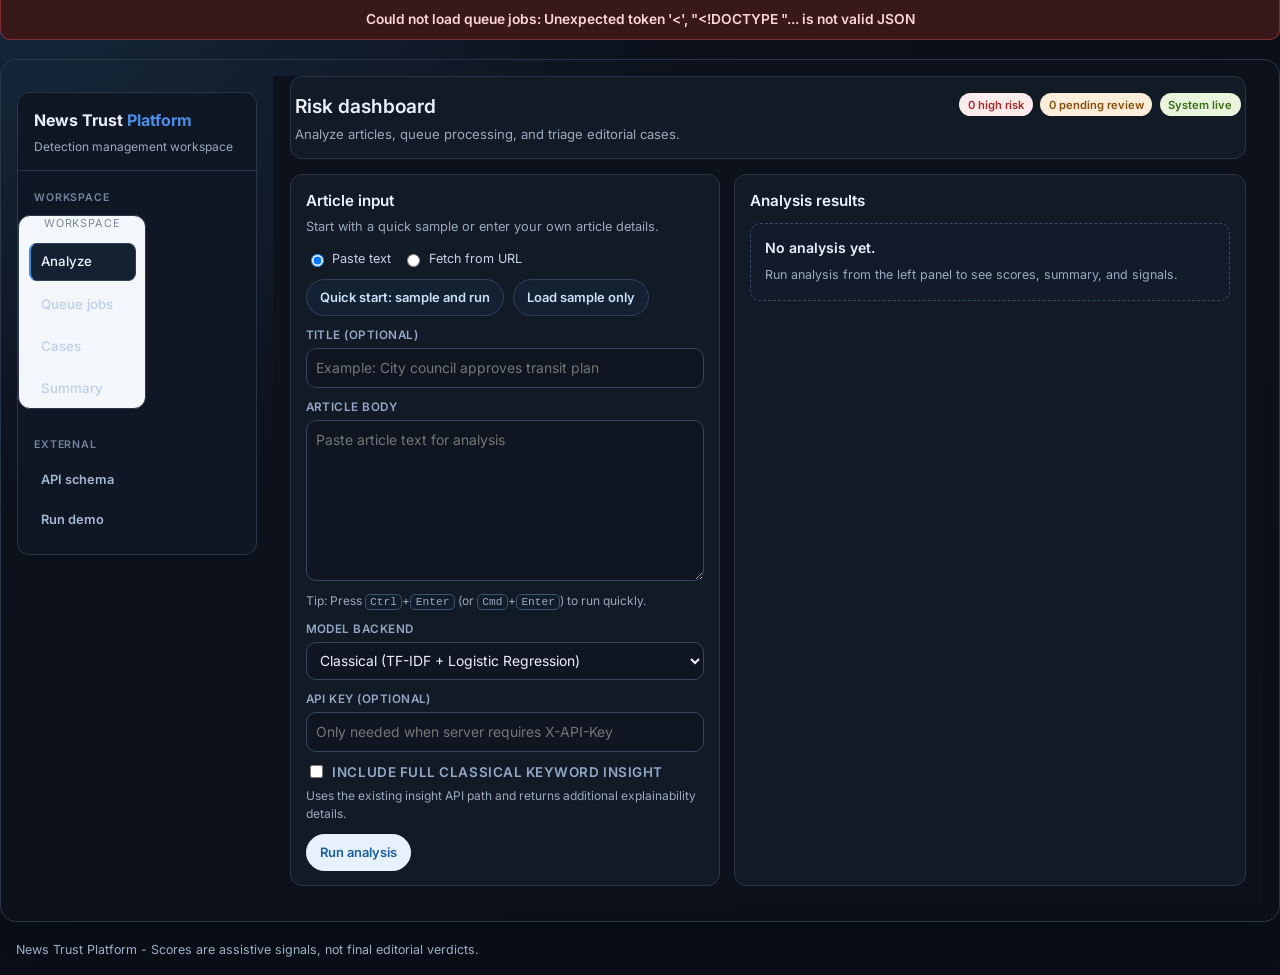
==== commit 51700495: "Add platform case workflow updates Made-with: Cursor" ====
--- a/web/index.html
+++ b/web/index.html
@@ -6,393 +6,242 @@
   <title>News Trust Platform</title>
   <link rel="preconnect" href="https://fonts.googleapis.com" />
   <link rel="preconnect" href="https://fonts.gstatic.com" crossorigin />
-  <link href="https://fonts.googleapis.com/css2?family=Manrope:wght@500;600;700;800&family=Outfit:wght@500;600;700;800&family=Plus+Jakarta+Sans:wght@400;500;600;700&display=swap" rel="stylesheet" />
-  <link rel="stylesheet" href="assets/platform.css?v=5" />
+  <link href="https://fonts.googleapis.com/css2?family=Inter:wght@400;500;600;700;800&display=swap" rel="stylesheet" />
+  <link rel="stylesheet" href="assets/platform.css?v=11" />
 </head>
 <body>
   <div id="asset-load-err" class="asset-fail-banner" hidden>
-    Could not load <code>assets/platform.js</code> — analysis will not work. Serve this page from the FastAPI app (not a raw file) and confirm the server is running.
+    Could not load <code>assets/platform.js</code>. Serve this page from the Django app and confirm the server is running.
   </div>
-  <div id="ntp-offline" class="asset-fail-banner" hidden></div>
-  <nav class="nav">
-    <div class="nav-inner">
-      <a href="#home" class="logo" id="brand-logo" data-page="home">News<span>Trust</span></a>
-      <div class="nav-links">
-        <a href="#home" data-page="home">Home</a>
-        <a href="#dashboard" data-page="dashboard">Dashboard</a>
-        <a href="#pricing" data-page="pricing">Pricing</a>
-        <a href="#docs" data-page="docs">Docs &amp; API</a>
-        <a href="#security" data-page="security">Security</a>
-        <a href="#dashboard" class="nav-cta" data-page="dashboard" title="Opens the triage desk on this page (no separate URL)">Analyze</a>
+  <div id="sticky-status" class="sticky-status is-hidden" aria-live="polite"></div>
+
+  <main class="app-shell-shell">
+    <aside class="sidebar">
+      <div class="brand-block">
+        <a href="#" class="brand" id="brand-logo">News Trust <span>Platform</span></a>
+        <p class="brand-tag" id="hero-brand-line">Detection management workspace</p>
       </div>
-    </div>
-  </nav>
-
-  <div class="shell">
-    <section id="home" class="page page-home" data-page="home">
-      <header class="hero-mega">
-        <p class="hero-brand-chip"><span id="hero-brand-line">News Trust Platform</span></p>
-        <h1 id="hero-title" class="mega-headline">
-          Triage work, <span class="mega-accent">simplified.</span>
-        </h1>
-        <p class="mega-tagline">More clarity for the stories that actually need your judgment.</p>
-        <p class="hero-lead hero-lead-centered" id="hero-sub">
-          Paste text or fetch from allowed URLs. Readable scores for misinformation-style risk, heuristic AI-pattern cues, and a blended triage readout — plus signal cards and a short summary you control in code. ML assists editors; it does not replace them.
-        </p>
-        <div class="hero-actions hero-actions-centered">
-          <a href="#dashboard" class="btn-hero btn-hero-primary btn-hero-lg" data-page="dashboard">Try the live desk</a>
-          <a href="#docs" class="btn-hero btn-hero-secondary btn-hero-lg" data-page="docs">Read the API</a>
-        </div>
-        <p class="trust-strip trust-strip-centered">Self-hosted · <code>POST /api/v1/analyze</code> · optional <code>X-API-Key</code></p>
+      <div class="nav-section">Workspace</div>
+      <section class="workspace-tabs" aria-label="Main workspace sections">
+        <button class="tab-btn is-active" type="button" data-workspace-tab="analyze">Analyze</button>
+        <button class="tab-btn" type="button" data-workspace-tab="queue">Queue jobs</button>
+        <button class="tab-btn" type="button" data-workspace-tab="cases">Cases</button>
+        <button class="tab-btn" type="button" data-workspace-tab="summary">Summary</button>
+      </section>
+      <div class="nav-section">External</div>
+      <nav class="top-actions">
+        <a href="/openapi.json" target="_blank" rel="noopener">API schema</a>
+        <a href="?demo=1" id="quick-demo-link">Run demo</a>
+      </nav>
+    </aside>
+
+    <div class="main">
+      <header class="topbar">
+        <div>
+          <h1>Risk dashboard</h1>
+          <p>Analyze articles, queue processing, and triage editorial cases.</p>
+        </div>
+        <div class="topbar-badges">
+          <span class="badge badge-red" id="badge-high-risk">0 high risk</span>
+          <span class="badge badge-amber" id="badge-pending-review">0 pending review</span>
+          <span class="badge badge-green">System live</span>
+        </div>
       </header>
 
-      <div class="landing-block">
-        <h2 class="mega-section-title">From noisy feeds to confident output</h2>
-        <p class="mega-section-lead">A single triage layer for desks and product teams — classical or deep models behind one HTTP contract, with enrichment you can tune per tenant.</p>
-      </div>
-
-      <div class="dual-insight">
-        <div class="insight-col">
-          <h3 class="insight-col-title">What slows teams down</h3>
-          <div class="insight-item">
-            <h4>Tool sprawl</h4>
-            <p>Scores in one tab, summaries in another, and no shared language for “send to review.”</p>
-          </div>
-          <div class="insight-item">
-            <h4>Fragile one-off checks</h4>
-            <p>Prompt-only or single-signal tools miss nuance when the news cycle accelerates.</p>
-          </div>
-          <div class="insight-item">
-            <h4>Hard to operationalize</h4>
-            <p>Without an API and clear auth, experiments never graduate to CMS hooks or alerts.</p>
-          </div>
-        </div>
-        <div class="insight-col insight-col-highlight">
-          <h3 class="insight-col-title">Our approach</h3>
-          <div class="insight-item">
-            <h4>One consistent panel</h4>
-            <p>Rings, summary, and operator-written signal cards so everyone sees the same story.</p>
-          </div>
-          <div class="insight-item">
-            <h4>Multi-signal, explainable</h4>
-            <p>Blend classical and experimental cues; keep humans on the final call.</p>
-          </div>
-          <div class="insight-item">
-            <h4>Built to integrate</h4>
-            <p>OpenAPI, optional API keys, usage endpoints — designed for real pipelines, not demos only.</p>
-          </div>
-        </div>
-      </div>
-
-      <div class="landing-block">
-        <h2 class="mega-section-title">Core workflow</h2>
-        <p class="mega-section-lead">Four steps from raw text to a decision your desk can act on.</p>
-        <ol class="workflow-steps">
-          <li class="workflow-step">
-            <span class="workflow-num" aria-hidden="true">1</span>
-            <h3>Capture</h3>
-            <p>Paste a headline and body, or fetch text from an allowed article URL.</p>
-          </li>
-          <li class="workflow-step">
-            <span class="workflow-num" aria-hidden="true">2</span>
-            <h3>Score</h3>
-            <p>Run the backend you trust — TF–IDF + LR, BiLSTM, or mini transformer when trained.</p>
-          </li>
-          <li class="workflow-step">
-            <span class="workflow-num" aria-hidden="true">3</span>
-            <h3>Review</h3>
-            <p>Scan rings, read the extractive summary, and open signal cards tuned to your voice.</p>
-          </li>
-          <li class="workflow-step">
-            <span class="workflow-num" aria-hidden="true">4</span>
-            <h3>Ship</h3>
-            <p>Publish, escalate, or call the same analyze endpoint from your CMS or alerting stack.</p>
-          </li>
-        </ol>
-      </div>
-
-      <div class="landing-block">
-        <h2 class="mega-section-title">Why teams pick this shape</h2>
-        <div class="diff-grid">
-          <article class="diff-card">
-            <h3>Desk-native copy</h3>
-            <p>Signal cards and framing strings live in your repo — not a vendor’s generic tooltip.</p>
-          </article>
-          <article class="diff-card">
-            <h3>Model choice</h3>
-            <p>Swap classical baselines for neural checkpoints without changing client integrations.</p>
-          </article>
-          <article class="diff-card">
-            <h3>Deep integration</h3>
-            <p>JSON in and out; embed beside CMS, Slack, or internal review tools.</p>
-          </article>
-          <article class="diff-card">
-            <h3>Humans stay central</h3>
-            <p>Scores rank the queue; editors own the byline and the final publish decision.</p>
-          </article>
-          <article class="diff-card">
-            <h3>Room to evolve</h3>
-            <p>Add enrichment, new backends, or metering as you grow from pilot to production.</p>
-          </article>
-        </div>
-      </div>
-
-      <div class="io-flow">
-        <div class="io-flow-header">
-          <h2 class="mega-section-title mega-section-title-tight">What goes in — what comes out</h2>
-          <p class="mega-section-lead mega-section-lead-tight">One mental model for producers and engineers alike.</p>
-        </div>
-        <div class="io-columns">
-          <div class="io-col">
-            <p class="io-label">Inputs</p>
-            <ul class="io-list">
-              <li><strong>Paste</strong> — title optional, body required for best results</li>
-              <li><strong>URL</strong> — server fetch with safety limits and allowlists</li>
-              <li><strong>API</strong> — same payload as the dashboard via <code>POST /api/v1/analyze</code></li>
-            </ul>
-          </div>
-          <div class="io-arrow" aria-hidden="true">→</div>
-          <div class="io-col io-col-out">
-            <p class="io-label">Outputs</p>
-            <ul class="io-list">
-              <li><strong>Scores</strong> — misinformation-style risk, AI-pattern heuristic, blended triage</li>
-              <li><strong>Summary</strong> — short extractive recap for speed-reading</li>
-              <li><strong>Platform JSON</strong> — <code>signal_cards</code>, usage hints, health-friendly fields</li>
-            </ul>
-          </div>
-        </div>
-      </div>
-
-      <div class="landing-block">
-        <h2 class="mega-section-title">Features</h2>
-        <p class="mega-section-lead">Everything in one deployment for a smoother editorial experience.</p>
-        <div class="feature-matrix">
-          <article class="feature-cell">
-            <h3>Live dashboard</h3>
-            <p>Paste or URL, pick a backend, and see results immediately — no CLI required.</p>
-          </article>
-          <article class="feature-cell">
-            <h3>OpenAPI first</h3>
-            <p>Import <code>/openapi.json</code> into Postman or codegen; stable analyze contract.</p>
-          </article>
-          <article class="feature-cell">
-            <h3>Optional API keys</h3>
-            <p>Single tenant or multi-org keys with usage counters on the server.</p>
-          </article>
-          <article class="feature-cell">
-            <h3>Safe URL ingestion</h3>
-            <p>Size caps and host policies reduce abuse; paste is always a fallback.</p>
-          </article>
-          <article class="feature-cell">
-            <h3>Security section</h3>
-            <p>Auth patterns, fetch safety, and data-handling notes for reviewers.</p>
-          </article>
-          <article class="feature-cell">
-            <h3>Pricing paths</h3>
-            <p>From self-hosted starter to enterprise VPC — grow without re-platforming.</p>
-          </article>
-        </div>
-      </div>
-
-      <div class="connect-band">
-        <h2 class="connect-title">Connect</h2>
-        <p class="connect-lead">Try a quick win on your own copy before you wire a large integration.</p>
-        <div class="connect-actions">
-          <a href="#dashboard" class="btn-hero btn-hero-primary btn-hero-lg" data-page="dashboard">Open triage desk</a>
-          <a href="#pricing" class="btn-hero btn-hero-secondary btn-hero-lg" data-page="pricing">View pricing</a>
-        </div>
-      </div>
-    </section>
-
-    <section id="dashboard" class="page" data-page="dashboard">
-      <header class="dash-page-header">
-        <p class="eyebrow">Live analyzer</p>
-        <h1>Editorial triage desk</h1>
-        <p class="dash-lead">Run an analysis. Results appear in the <strong>Results</strong> column on the right (same page). Use <strong>Load sample &amp; run</strong> for a one-click demo. Or open <a href="?demo=1#dashboard">?demo=1#dashboard</a> after starting the server.</p>
-      </header>
-      <div class="dash-grid">
-        <div class="panel">
-          <h2>Input</h2>
-          <!-- Never use method="post" here: native submit POSTs to / → FastAPI returns 405 (only GET / exists). -->
-          <!-- No native submit: default GET would reload / and drop #dashboard, skipping fetch. -->
+      <section class="workspace-panel is-active" data-tab-panel="analyze">
+      <div class="workspace-grid">
+        <aside class="card form-card">
+          <h2>Article input</h2>
+          <p class="helper">Start with a quick sample or enter your own article details.</p>
           <form id="analyze-form" action="#" onsubmit="return false;">
-            <div class="tabs-inline">
-              <label><input type="radio" name="mode" value="paste" checked /> Paste</label>
-              <label><input type="radio" name="mode" value="url" /> From URL</label>
-              <button type="button" class="btn-sample" id="btn-load-sample" title="Fills sample text and runs analysis automatically">Load sample &amp; run</button>
-            </div>
+            <div class="mode-toggle">
+              <label><input type="radio" name="mode" value="paste" checked /> Paste text</label>
+              <label><input type="radio" name="mode" value="url" /> Fetch from URL</label>
+            </div>
+
+            <div class="quick-row">
+              <button type="button" class="btn btn-soft" id="btn-load-sample">Quick start: sample and run</button>
+              <button type="button" class="btn btn-soft" id="btn-load-sample-only">Load sample only</button>
+            </div>
+
             <div id="paste-fields">
               <div class="field">
                 <label for="title">Title (optional)</label>
-                <input id="title" name="title" type="text" placeholder="Headline" autocomplete="off" />
+                <input id="title" name="title" type="text" placeholder="Example: City council approves transit plan" autocomplete="off" />
               </div>
               <div class="field">
-                <label for="body">Body</label>
-                <textarea id="article-body" name="body" placeholder="Article text (longer is better)" rows="6"></textarea>
-                <p class="field-hint">Press <kbd>Enter</kbd> in the title to run, or <kbd>Ctrl</kbd>+<kbd>Enter</kbd> here (Windows/Linux) / <kbd>⌘</kbd>+<kbd>Enter</kbd> on Mac.</p>
+                <label for="article-body">Article body</label>
+                <textarea id="article-body" name="body" rows="7" placeholder="Paste article text for analysis"></textarea>
+                <p class="field-hint">Tip: Press <kbd>Ctrl</kbd>+<kbd>Enter</kbd> (or <kbd>Cmd</kbd>+<kbd>Enter</kbd>) to run quickly.</p>
               </div>
             </div>
-            <div id="url-fields" style="display:none;">
+
+            <div id="url-fields" hidden>
               <div class="field">
                 <label for="url">Article URL</label>
-                <input id="url" name="url" type="url" placeholder="https://example.com/article" autocomplete="off" />
+                <input id="url" name="url" type="url" placeholder="https://example.com/news-story" autocomplete="off" />
               </div>
             </div>
-            <div class="field">
-              <label for="backend">ML backend</label>
+
+            <div class="field">
+              <label for="backend">Model backend</label>
               <select id="backend" name="backend">
-                <option value="classical">Classical (TF–IDF + LR)</option>
+                <option value="classical">Classical (TF-IDF + Logistic Regression)</option>
                 <option value="bilstm">Keras BiLSTM (if trained)</option>
                 <option value="mini_transformer">Keras mini transformer (if trained)</option>
               </select>
             </div>
             <div class="field">
               <label for="apiKey">API key (optional)</label>
-              <input id="apiKey" name="apiKey" type="password" autocomplete="off" placeholder="If server requires X-API-Key" />
-            </div>
-            <button type="submit" class="btn-primary" id="btn-analyze">Run analysis</button>
+              <input id="apiKey" name="apiKey" type="password" autocomplete="off" placeholder="Only needed when server requires X-API-Key" />
+            </div>
+            <div class="field field-checkbox">
+              <label class="checkbox-label">
+                <input type="checkbox" id="chk-keyword-insight" name="keywordInsight" />
+                Include full classical keyword insight
+              </label>
+              <p class="field-hint">Uses the existing insight API path and returns additional explainability details.</p>
+            </div>
+            <button type="submit" class="btn btn-primary" id="btn-analyze">Run analysis</button>
             <div class="err" id="analyze-err" hidden></div>
           </form>
-        </div>
-        <div class="panel" id="results-panel">
-          <h2 id="analysis-results">Results</h2>
-          <p id="analyze-status" class="analyze-status" aria-live="polite" hidden></p>
-          <p id="results-placeholder" style="color:var(--muted);margin:0;">Submit an analysis to see scores and signal breakdown.</p>
+        </aside>
+
+        <section class="card results-card" id="results-panel">
+          <div class="results-head">
+            <h2 id="analysis-results">Analysis results</h2>
+            <p id="analyze-status" class="analyze-status" aria-live="polite" hidden></p>
+          </div>
+          <div id="results-placeholder" class="empty-state">
+            <p>No analysis yet.</p>
+            <small>Run analysis from the left panel to see scores, summary, and signals.</small>
+          </div>
           <div id="results-content" hidden>
+            <div id="insight-panel" class="insight-panel" hidden></div>
             <div class="summary-box" id="summary-box" hidden>
-              <h3>Summary</h3>
+              <h3>Article summary</h3>
               <p id="summary-text"></p>
             </div>
             <div class="rings" id="rings"></div>
-            <h3 style="font-family:var(--display);font-size:1rem;margin:0 0 0.75rem;">Signals (your deployment, your thresholds)</h3>
+            <h3 class="signals-heading">Signal breakdown</h3>
             <div class="signal-cards" id="signal-cards"></div>
             <div class="disclaimer" id="product-framing"></div>
           </div>
-        </div>
+        </section>
       </div>
-    </section>
-
-    <section id="pricing" class="page" data-page="pricing">
-      <div class="hero" style="padding-top: 1rem;">
-        <h1>Pricing</h1>
-        <p class="sub">MVP tiers for teams that need triage, API access, and optional dedicated support. Contact us for enterprise SLAs.</p>
-      </div>
-      <div class="price-grid">
-        <div class="price-card">
-          <h3>Starter</h3>
-          <div class="amt">Free</div>
-          <p style="color:var(--muted);margin:0;font-size:0.9rem;">Self-hosted or shared demo limits.</p>
-          <ul>
-            <li>Dashboard + paste/URL analyze</li>
-            <li>OpenAPI at <code>/openapi.json</code></li>
-            <li>Community support</li>
-          </ul>
-        </div>
-        <div class="price-card featured">
-          <h3>Team</h3>
-          <div class="amt">Custom</div>
-          <p style="color:var(--muted);margin:0;font-size:0.9rem;">API key auth, rate limits, usage reporting.</p>
-          <ul>
-            <li><code>X-API-Key</code> + audit logs</li>
-            <li>Higher throughput</li>
-            <li>Newsroom onboarding</li>
-          </ul>
-        </div>
-        <div class="price-card">
-          <h3>Enterprise</h3>
-          <div class="amt">Custom</div>
-          <p style="color:var(--muted);margin:0;font-size:0.9rem;">VPC, SSO, custom models, SLA.</p>
-          <ul>
-            <li>Private deployment</li>
-            <li>Custom fine-tuning pipeline</li>
-            <li>Dedicated success engineer</li>
-          </ul>
-        </div>
-      </div>
-    </section>
-
-    <section id="docs" class="page" data-page="docs">
-      <div class="hero" style="padding-top: 1rem;">
-        <h1>Documentation &amp; API</h1>
-        <p class="sub">Integrate <code>POST /api/v1/analyze</code> into your CMS, alerts, or internal tools. Responses include ML scores and a <code>platform</code> block for UI.</p>
-      </div>
-      <div class="card" style="margin-bottom:1.25rem;">
-        <h3>OpenAPI</h3>
-        <p>Interactive schema: <a href="/openapi.json" target="_blank" rel="noopener">/openapi.json</a> — import into Postman or generate a client.</p>
-      </div>
-      <div class="card">
-        <h3>Example: analyze paste</h3>
-        <pre class="code" id="curl-paste"></pre>
-      </div>
-      <div class="card" style="margin-top:1.25rem;">
-        <h3>Example: analyze URL</h3>
-        <pre class="code" id="curl-url"></pre>
-      </div>
-      <div class="card" style="margin-top:1.25rem;">
-        <h3>Usage metering (per org)</h3>
-        <p style="color:var(--muted);margin:0 0 0.75rem;font-size:0.95rem;">After you configure API keys on the server, each org can query how many <code>POST /api/v1/analyze</code> calls were counted for their key (SQLite on the server; not shown in anonymous demo mode).</p>
-        <pre class="code" id="curl-usage"></pre>
-      </div>
-    </section>
-
-    <section id="security" class="page" data-page="security">
-      <div class="hero" style="padding-top: 1rem;">
-        <h1>Security &amp; data</h1>
-        <p class="sub">Design for newsrooms and compliance-minded teams: optional API keys, no training on your payloads by default, and clear separation of triage vs. ground truth.</p>
-      </div>
-      <div class="grid-3">
+      </section>
+
+      <section class="workspace-panel" data-tab-panel="queue">
         <div class="card">
-          <h3>Authentication</h3>
-          <p>Use <code>PLATFORM_API_KEY</code> for a single tenant, or <code>PLATFORM_API_KEYS</code> (JSON map of key → org id) for multiple customers. Clients send <code>X-API-Key</code>; secrets never appear in JSON responses. Successful analyzes may include <code>tenant.org_id</code>.</p>
-        </div>
+        <h2>Queue jobs</h2>
+        <p class="helper">Submit jobs for asynchronous processing. If workers are slow, you can still use Run now.</p>
+        <form id="queue-form" action="#" onsubmit="return false;">
+          <div class="split-grid">
+            <div class="field">
+              <label for="queue-org-id">Organization ID</label>
+              <input id="queue-org-id" type="text" value="demo-org" />
+            </div>
+            <div class="field">
+              <label for="queue-backend">Backend</label>
+              <select id="queue-backend">
+                <option value="classical">Classical (TF-IDF + Logistic Regression)</option>
+                <option value="bilstm">Keras BiLSTM (if trained)</option>
+                <option value="mini_transformer">Keras mini transformer (if trained)</option>
+              </select>
+            </div>
+            <div class="field">
+              <label for="queue-title">Title</label>
+              <input id="queue-title" type="text" placeholder="Queue job title" />
+            </div>
+            <div class="field">
+              <label for="queue-url">Article URL (optional)</label>
+              <input id="queue-url" type="url" placeholder="https://example.com/article" />
+            </div>
+          </div>
+          <div class="field">
+            <label for="queue-body">Body</label>
+            <textarea id="queue-body" rows="4" placeholder="Paste article text for queued analysis"></textarea>
+          </div>
+          <div class="button-row">
+            <button id="queue-submit-btn" type="submit" class="btn btn-primary">Submit queue job</button>
+            <button id="queue-refresh-btn" type="button" class="btn btn-soft">Refresh queue</button>
+          </div>
+          <div class="button-row" id="queue-run-now-wrap" hidden>
+            <button id="queue-run-now-btn" type="button" class="btn btn-primary">Run now (sync)</button>
+            <p class="field-hint" id="queue-run-now-note">This queued job can be run immediately on the API server.</p>
+          </div>
+          <div class="err" id="queue-err" hidden></div>
+          <p class="field-hint" id="queue-last-job"></p>
+        </form>
+        <div id="queue-list" class="queue-list"></div>
+        </div>
+      </section>
+
+      <section class="workspace-panel" data-tab-panel="cases">
         <div class="card">
-          <h3>URL fetch safety</h3>
-          <p>URL ingestion uses size limits and blocks private/reserved hosts to reduce SSRF risk. Allowlists can be tightened per deployment.</p>
+        <h2>Case management</h2>
+        <p class="helper">Create and update editorial cases. State and assignee changes are recorded by the backend.</p>
+        <form id="cases-form" action="#" onsubmit="return false;">
+          <div class="split-grid">
+            <div class="field">
+              <label for="cases-org-id">Organization ID</label>
+              <input id="cases-org-id" type="text" value="demo-org" />
+            </div>
+            <div class="field">
+              <label for="cases-title">Case title</label>
+              <input id="cases-title" type="text" placeholder="Potential misinformation claim" />
+            </div>
+            <div class="field">
+              <label for="cases-assignee">Assignee</label>
+              <input id="cases-assignee" type="text" placeholder="editor@desk" />
+            </div>
+            <div class="field">
+              <label for="cases-severity">Severity (0-1)</label>
+              <input id="cases-severity" type="number" min="0" max="1" step="0.01" value="0.7" />
+            </div>
+          </div>
+          <div class="button-row">
+            <button id="cases-create-btn" type="submit" class="btn btn-primary">Create case</button>
+            <button id="cases-create-from-input-btn" type="button" class="btn btn-soft">Create from current input</button>
+            <button id="cases-refresh-btn" type="button" class="btn btn-soft">Refresh cases</button>
+          </div>
+          <div class="err" id="cases-err" hidden></div>
+        </form>
+        <div id="cases-list" class="queue-list"></div>
+        </div>
+      </section>
+
+      <section class="workspace-panel" data-tab-panel="summary">
+        <div class="summary-grid">
+          <article class="card metric-card">
+            <h3>Latest analysis state</h3>
+            <p id="summary-latest-analysis">No analysis run in this session.</p>
+          </article>
+          <article class="card metric-card">
+            <h3>Queue monitor</h3>
+            <p id="summary-queue-health">Queue status will appear after refresh or submit.</p>
+          </article>
+          <article class="card metric-card">
+            <h3>Cases monitor</h3>
+            <p id="summary-cases-health">Case counts appear after loading cases.</p>
+          </article>
         </div>
         <div class="card">
-          <h3>Your data</h3>
-          <p>Analysis is for real-time triage. Fine-tuning on customer data is a separate, explicit agreement — not the default path.</p>
-        </div>
-      </div>
-      <p class="disclaimer" style="border:none;margin-top:2rem;">
-        Legacy teacher UI remains at <a href="/classic">/classic</a>. This product shell is served at <code>/</code>.
-      </p>
-    </section>
-  </div>
+          <h3>API quick reference</h3>
+          <pre class="code" id="curl-paste"></pre>
+          <pre class="code" id="curl-url"></pre>
+          <pre class="code" id="curl-usage"></pre>
+        </div>
+      </section>
+    </div>
+  </main>
 
   <footer class="footer-site">
-    <span id="footer-brand">News Trust Platform</span> — MVP. Scores are assistive, not legal or journalistic verdicts.
+    <span id="footer-brand">News Trust Platform</span> - Scores are assistive signals, not final editorial verdicts.
   </footer>
 
-  <!-- Nav highlight only. Panel visibility = CSS :target + ids (#dashboard matches href="#dashboard"). Do not preventDefault on in-page links. -->
-  <script>
-(function () {
-  var ok = { home: 1, dashboard: 1, pricing: 1, docs: 1, security: 1 };
-  function navSync() {
-    var params = new URLSearchParams(location.search);
-    var q = (params.get("tab") || "").trim();
-    if (q && ok[q] && (!location.hash || location.hash === "#")) {
-      location.hash = "#" + q;
-    }
-    var raw = ((location.hash || "#home").replace(/^#/, "") || "home").trim();
-    if (!ok[raw]) raw = "home";
-    document.querySelectorAll("section.page[data-page]").forEach(function (el) {
-      el.classList.toggle("active", el.getAttribute("data-page") === raw);
-    });
-    document.querySelectorAll(".nav-links a[data-page]").forEach(function (a) {
-      a.classList.toggle("active", a.getAttribute("data-page") === raw);
-    });
-    var cta = document.querySelector(".nav-cta[data-page]");
-    if (cta) cta.classList.toggle("active", cta.getAttribute("data-page") === raw);
-  }
-  window.addEventListener("hashchange", navSync);
-  window.addEventListener("load", navSync);
-  if (document.readyState === "loading") document.addEventListener("DOMContentLoaded", navSync);
-  else navSync();
-})();
-  </script>
   <script
-    src="assets/platform.js?v=7"
+    src="assets/platform.js?v=11"
     defer
     onerror="document.getElementById('asset-load-err').hidden=false"
   ></script>
--- a/web/assets/platform.css
+++ b/web/assets/platform.css
@@ -1,941 +1,1581 @@
-/* News Trust Platform — MVP dashboard */
 :root {
-  --bg: #070a10;
-  --surface: #101624;
-  --surface2: #151d2e;
-  --border: #2a3548;
-  --text: #e8edf7;
-  --muted: #8b9cb5;
-  --accent: #6ee7c5;
-  --accent2: #7c9cff;
-  --warn: #fbbf24;
-  --danger: #f87171;
-  --ok: #4ade80;
-  --radius: 16px;
-  --font: "Plus Jakarta Sans", system-ui, sans-serif;
-  --display: "Outfit", var(--font);
-  --mega: "Manrope", var(--font);
+  --bg: #f5f7fb;
+  --surface: #ffffff;
+  --surface-soft: #f8fbff;
+  --surface-muted: #f3f6fb;
+  --border: #d9e2ef;
+  --border-strong: #c5d2e2;
+  --text: #172131;
+  --muted: #607187;
+  --brand: #378add;
+  --brand-strong: #246fb8;
+  --focus: #87b3ec;
+  --ok: #3b6d11;
+  --warn: #854f0b;
+  --danger: #a32d2d;
+  --radius: 14px;
 }
 
 * { box-sizing: border-box; }
-html { scroll-behavior: smooth; }
+html, body { margin: 0; padding: 0; }
+body {
+  font-family: "Inter", system-ui, sans-serif;
+  color: var(--text);
+  background: var(--bg);
+  line-height: 1.45;
+}
+a { color: var(--brand); text-decoration: none; }
+a:hover { text-decoration: underline; }
 
 .asset-fail-banner {
-  background: rgba(248, 113, 113, 0.15);
-  border-bottom: 1px solid var(--danger);
-  color: var(--text);
-  padding: 0.75rem 1.25rem;
+  background: #fee8e8;
+  color: #7a1e1e;
+  border-bottom: 1px solid #f5b1b1;
+  padding: 0.7rem 1rem;
   text-align: center;
   font-size: 0.9rem;
 }
-.asset-fail-banner a { color: var(--accent2); }
-
-body {
-  margin: 0;
-  min-height: 100vh;
-  font-family: var(--font);
-  background: var(--bg);
-  color: var(--text);
-  line-height: 1.55;
-  background-image:
-    radial-gradient(ellipse 900px 500px at 15% -20%, rgba(110, 231, 197, 0.12), transparent),
-    radial-gradient(ellipse 700px 400px at 85% 10%, rgba(124, 156, 255, 0.1), transparent);
-}
-
-a { color: var(--accent2); text-decoration: none; }
-a:hover { text-decoration: underline; }
-
-.shell { max-width: 1240px; margin: 0 auto; padding: 0 1.35rem 4rem; }
-
-/* Nav */
-.nav {
+
+.sticky-status {
   position: sticky;
   top: 0;
-  z-index: 50;
-  backdrop-filter: blur(12px);
-  background: rgba(7, 10, 16, 0.85);
-  border-bottom: 1px solid var(--border);
-}
-.nav-inner {
-  max-width: 1240px;
+  z-index: 100;
+  text-align: center;
+  padding: 0.6rem 1rem;
+  font-size: 0.88rem;
+  font-weight: 600;
+  color: #155531;
+  background: #e6f4eb;
+  border-bottom: 1px solid #b9dec7;
+}
+.sticky-status.is-hidden { display: none; }
+.sticky-status.warn { color: #6a4407; background: #fef3df; border-color: #ecd3a0; }
+.sticky-status.error { color: #7b1f1f; background: #fee8e8; border-color: #f1bbbb; }
+
+.app-shell-shell {
+  max-width: 1320px;
+  min-height: calc(100vh - 48px);
   margin: 0 auto;
-  padding: 0.85rem 1.25rem;
-  display: flex;
-  align-items: center;
-  justify-content: space-between;
+  padding: 1rem;
+  display: grid;
+  grid-template-columns: 240px 1fr;
   gap: 1rem;
-  flex-wrap: wrap;
-}
-.logo {
-  font-family: var(--display);
-  font-weight: 700;
-  font-size: 1.15rem;
-  letter-spacing: -0.02em;
-  color: var(--text);
-}
-.logo span { color: var(--accent); }
-.nav-links {
-  display: flex;
-  gap: 0.5rem 1.25rem;
-  flex-wrap: wrap;
-  align-items: center;
-}
-.nav-links a {
-  color: var(--muted);
-  font-size: 0.9rem;
-  font-weight: 500;
-}
-.nav-links a:hover, .nav-links a.active { color: var(--accent); text-decoration: none; }
-.nav-links a.nav-cta.active {
-  color: #042f2e !important;
-}
-.nav-cta {
-  background: linear-gradient(135deg, var(--accent), #2dd4bf);
-  color: #042f2e !important;
-  padding: 0.45rem 1rem;
-  border-radius: 999px;
-  font-weight: 600;
-  font-size: 0.88rem;
-}
-.nav-cta:hover { filter: brightness(1.06); text-decoration: none; }
-
-/*
- * Panels: each section id MUST match nav hash (e.g. href="#dashboard" → id="dashboard").
- * :target shows the right panel even if JavaScript fails (CSP, blocked script, etc.).
- */
-.shell > section.page {
-  display: none;
-  padding-top: 2rem;
-}
-.shell > section.page:target,
-.shell > section.page.active {
-  display: block;
-  animation: fade 0.35s ease;
-}
-@supports selector(:has(*)) {
-  .shell:not(:has(> section.page:target)) > section#home {
-    display: block;
-    animation: fade 0.35s ease;
-  }
-}
-@keyframes fade { from { opacity: 0; transform: translateY(6px); } to { opacity: 1; transform: none; } }
-
-/* Landing (RegenAI-style rhythm: mega hero, dual insights, steps, I/O, features) */
-.page-home {
-  padding-top: 1rem;
-}
-
-.eyebrow {
-  font-size: 0.72rem;
-  font-weight: 600;
-  letter-spacing: 0.14em;
-  text-transform: uppercase;
-  color: var(--accent);
-  margin: 0 0 1rem;
-}
-.eyebrow span#hero-brand-line {
-  color: var(--text);
-  letter-spacing: 0.08em;
-}
-
-.hero-mega {
-  text-align: center;
-  padding: 2.5rem 0 3.5rem;
-  position: relative;
-}
-.hero-mega::after {
-  content: "";
-  display: block;
-  position: absolute;
-  left: 50%;
-  bottom: 0;
-  transform: translateX(-50%);
-  width: min(100%, 720px);
-  height: 1px;
-  background: linear-gradient(90deg, transparent, var(--border), transparent);
-}
-
-.hero-brand-chip {
-  display: inline-block;
-  margin: 0 0 1.25rem;
-  padding: 0.35rem 0.9rem;
-  border-radius: 999px;
-  border: 1px solid var(--border);
-  background: rgba(16, 22, 36, 0.85);
-  font-size: 0.78rem;
-  font-weight: 600;
-  letter-spacing: 0.06em;
-  color: var(--muted);
-}
-.hero-brand-chip #hero-brand-line {
-  color: var(--text);
-}
-
-.mega-headline {
-  font-family: var(--mega);
-  font-size: clamp(2.35rem, 5.5vw, 3.65rem);
-  font-weight: 800;
-  letter-spacing: -0.045em;
-  line-height: 1.08;
-  margin: 0 auto 0.75rem;
-  max-width: min(100%, 22rem);
-}
-.mega-headline .mega-accent {
-  background: linear-gradient(105deg, var(--accent), var(--accent2));
-  -webkit-background-clip: text;
-  background-clip: text;
-  color: transparent;
-}
-
-.mega-tagline {
-  font-family: var(--mega);
-  font-size: clamp(1.05rem, 2vw, 1.35rem);
-  font-weight: 600;
-  color: var(--text);
-  opacity: 0.92;
-  margin: 0 0 1.25rem;
-  letter-spacing: -0.02em;
-}
-
-.hero-lead {
-  margin: 0 auto;
-  max-width: 56ch;
-  color: var(--muted);
-  font-size: 1.05rem;
-  line-height: 1.65;
-}
-.hero-lead-centered {
-  margin-top: 0.5rem;
-}
-
-.hero-actions-centered {
-  justify-content: center;
-  margin-top: 1.85rem;
-}
-
-.trust-strip {
-  margin: 1.35rem 0 0;
-  font-size: 0.8rem;
-  color: var(--muted);
-}
-.trust-strip-centered {
-  text-align: center;
-}
-.trust-strip code {
-  font-size: 0.78em;
-  color: var(--accent2);
-}
-
-.btn-hero-lg {
-  padding: 0.85rem 1.5rem;
-  font-size: 1rem;
-  border-radius: 14px;
-}
-
-.landing-block {
-  margin: 3.5rem 0;
-  text-align: center;
-}
-
-.mega-section-title {
-  font-family: var(--mega);
-  font-size: clamp(1.65rem, 3.2vw, 2.35rem);
-  font-weight: 800;
-  letter-spacing: -0.038em;
-  line-height: 1.15;
-  margin: 0 0 0.65rem;
-}
-.mega-section-title-tight { margin-bottom: 0.4rem; }
-
-.mega-section-lead {
-  margin: 0 auto;
-  max-width: 58ch;
-  color: var(--muted);
-  font-size: 1.02rem;
-  line-height: 1.6;
-}
-.mega-section-lead-tight {
-  margin-bottom: 0;
-}
-
-.dual-insight {
-  display: grid;
-  gap: 1.25rem;
-  margin-bottom: 3.5rem;
-}
-@media (min-width: 860px) {
-  .dual-insight {
-    grid-template-columns: 1fr 1fr;
-    gap: 1.5rem;
-  }
-}
-
-.insight-col {
-  border-radius: var(--radius);
-  border: 1px solid var(--border);
-  background: linear-gradient(180deg, var(--surface) 0%, rgba(13, 18, 28, 0.92) 100%);
-  padding: 1.75rem 1.5rem;
-  text-align: left;
-}
-.insight-col-highlight {
-  border-color: rgba(124, 156, 255, 0.35);
-  box-shadow: 0 0 0 1px rgba(124, 156, 255, 0.08);
-}
-
-.insight-col-title {
-  font-family: var(--mega);
-  font-size: 0.72rem;
-  font-weight: 700;
-  letter-spacing: 0.16em;
-  text-transform: uppercase;
-  color: var(--accent);
-  margin: 0 0 1.25rem;
-}
-
-.insight-item + .insight-item {
-  margin-top: 1.35rem;
-  padding-top: 1.35rem;
-  border-top: 1px solid rgba(42, 53, 72, 0.65);
-}
-.insight-item h4 {
-  margin: 0 0 0.35rem;
-  font-family: var(--mega);
-  font-size: 0.95rem;
-  font-weight: 700;
-  color: var(--text);
-  letter-spacing: -0.02em;
-}
-.insight-item p {
-  margin: 0;
-  font-size: 0.9rem;
-  color: var(--muted);
-  line-height: 1.55;
-}
-
-.workflow-steps {
-  list-style: none;
-  margin: 2rem 0 0;
-  padding: 0;
-  display: grid;
-  gap: 1rem;
-  text-align: left;
-}
-@media (min-width: 900px) {
-  .workflow-steps {
-    grid-template-columns: repeat(4, 1fr);
-    gap: 1.25rem;
-  }
-}
-
-.workflow-step {
-  margin: 0;
-  padding: 1.35rem 1.15rem;
-  border-radius: 14px;
-  border: 1px solid var(--border);
-  background: #0a0e14;
-  position: relative;
-}
-.workflow-num {
-  display: inline-flex;
-  align-items: center;
-  justify-content: center;
-  width: 2rem;
-  height: 2rem;
-  border-radius: 10px;
-  font-family: var(--mega);
-  font-weight: 800;
-  font-size: 0.95rem;
-  color: #042f2e;
-  background: linear-gradient(135deg, var(--accent), #2dd4bf);
-  margin-bottom: 0.85rem;
-}
-.workflow-step h3 {
-  margin: 0 0 0.4rem;
-  font-family: var(--mega);
-  font-size: 1rem;
-  font-weight: 700;
-}
-.workflow-step p {
-  margin: 0;
-  font-size: 0.86rem;
-  color: var(--muted);
-  line-height: 1.5;
-}
-
-.diff-grid {
-  display: grid;
-  gap: 1rem;
-  margin-top: 2rem;
-  text-align: left;
-  grid-template-columns: 1fr;
-}
-@media (min-width: 640px) {
-  .diff-grid { grid-template-columns: repeat(2, 1fr); }
-}
-@media (min-width: 1024px) {
-  .diff-grid { grid-template-columns: repeat(5, 1fr); }
-}
-
-.diff-card {
-  border-radius: 14px;
-  border: 1px solid var(--border);
-  background: var(--surface);
-  padding: 1.25rem 1.1rem;
-  transition: border-color 0.2s ease, transform 0.2s ease;
-}
-.diff-card:hover {
-  border-color: rgba(110, 231, 197, 0.35);
-  transform: translateY(-2px);
-}
-.diff-card h3 {
-  margin: 0 0 0.4rem;
-  font-family: var(--mega);
-  font-size: 0.92rem;
-  font-weight: 700;
-  letter-spacing: -0.02em;
-}
-.diff-card p {
-  margin: 0;
-  font-size: 0.82rem;
-  color: var(--muted);
-  line-height: 1.5;
-}
-
-.io-flow {
-  margin: 3.5rem 0;
-  padding: 2.25rem 1.5rem;
-  border-radius: calc(var(--radius) + 4px);
-  border: 1px solid var(--border);
-  background: linear-gradient(165deg, rgba(21, 29, 46, 0.65) 0%, var(--surface) 55%, #0a0e14 100%);
-}
-.io-flow-header {
-  text-align: center;
-  margin-bottom: 1.75rem;
-}
-
-.io-columns {
-  display: grid;
-  gap: 1.25rem;
-  align-items: stretch;
-}
-@media (min-width: 800px) {
-  .io-columns {
-    grid-template-columns: 1fr auto 1fr;
-    align-items: center;
-    gap: 1.5rem;
-  }
-}
-
-.io-col {
-  border-radius: 14px;
-  border: 1px solid var(--border);
-  background: rgba(10, 14, 20, 0.75);
-  padding: 1.35rem 1.25rem;
-}
-.io-col-out {
-  border-color: rgba(124, 156, 255, 0.25);
-}
-
-.io-label {
-  margin: 0 0 0.85rem;
-  font-family: var(--mega);
-  font-size: 0.7rem;
-  font-weight: 700;
-  letter-spacing: 0.14em;
-  text-transform: uppercase;
-  color: var(--accent2);
-}
-
-.io-list {
-  margin: 0;
-  padding: 0;
-  list-style: none;
-  display: flex;
-  flex-direction: column;
-  gap: 0.75rem;
-}
-.io-list li {
-  font-size: 0.88rem;
-  color: var(--muted);
-  line-height: 1.45;
-  padding-left: 0.85rem;
-  border-left: 2px solid rgba(110, 231, 197, 0.35);
-}
-.io-list strong { color: var(--text); }
-
-.io-arrow {
-  text-align: center;
-  font-size: 1.5rem;
-  color: var(--accent);
-  font-weight: 300;
-  opacity: 0.85;
-}
-@media (max-width: 799px) {
-  .io-arrow { transform: rotate(90deg); margin: 0.25rem 0; }
-}
-
-.feature-matrix {
-  display: grid;
-  gap: 1rem;
-  margin-top: 2rem;
-  text-align: left;
-  grid-template-columns: 1fr;
-}
-@media (min-width: 560px) {
-  .feature-matrix { grid-template-columns: repeat(2, 1fr); }
-}
-@media (min-width: 960px) {
-  .feature-matrix { grid-template-columns: repeat(3, 1fr); }
-}
-
-.feature-cell {
-  border-radius: 14px;
-  border: 1px solid var(--border);
-  padding: 1.35rem 1.2rem;
-  background: linear-gradient(165deg, var(--surface) 0%, var(--surface2) 100%);
-}
-.feature-cell h3 {
-  margin: 0 0 0.45rem;
-  font-family: var(--mega);
-  font-size: 1rem;
-  font-weight: 700;
-}
-.feature-cell p {
-  margin: 0;
-  font-size: 0.88rem;
-  color: var(--muted);
-  line-height: 1.5;
-}
-.feature-cell code {
-  font-size: 0.85em;
-  color: var(--accent2);
-}
-
-.connect-band {
-  text-align: center;
-  margin: 3.5rem 0 1rem;
-  padding: 2.75rem 1.5rem;
-  border-radius: calc(var(--radius) + 6px);
-  border: 1px solid rgba(124, 156, 255, 0.22);
-  background:
-    radial-gradient(ellipse 80% 120% at 50% -20%, rgba(124, 156, 255, 0.18), transparent),
-    linear-gradient(180deg, rgba(16, 22, 36, 0.9), #0a0e14);
-}
-.connect-title {
-  font-family: var(--mega);
-  font-size: clamp(1.75rem, 3vw, 2.25rem);
-  font-weight: 800;
-  letter-spacing: -0.03em;
-  margin: 0 0 0.5rem;
-}
-.connect-lead {
-  margin: 0 auto 1.5rem;
-  max-width: 44ch;
-  color: var(--muted);
-  font-size: 1rem;
-}
-.connect-actions {
-  display: flex;
-  flex-wrap: wrap;
-  gap: 0.85rem;
-  justify-content: center;
-}
-
-.section-title {
-  font-family: var(--display);
-  font-size: clamp(1.5rem, 2.8vw, 2rem);
-  font-weight: 700;
-  letter-spacing: -0.02em;
-  margin: 0 0 0.5rem;
-  text-align: center;
-}
-.section-lead {
-  text-align: center;
-  max-width: 62ch;
-  margin: 0 auto 2rem;
-  color: var(--muted);
-  font-size: 1rem;
-}
-
-/* Dashboard page header */
-.dash-page-header {
-  text-align: left;
-  padding: 1rem 0 1.5rem;
-  border-bottom: 1px solid var(--border);
-  margin-bottom: 1.5rem;
-}
-.dash-page-header h1 {
-  font-family: var(--display);
-  font-size: clamp(1.65rem, 3vw, 2.1rem);
-  font-weight: 700;
-  letter-spacing: -0.02em;
-  margin: 0 0 0.5rem;
-}
-.dash-lead {
-  margin: 0;
-  max-width: 56ch;
-  color: var(--muted);
-  font-size: 0.98rem;
-}
-.dash-lead code { font-size: 0.88em; color: var(--accent2); }
-
-.hero {
-  text-align: center;
-  padding: 2.5rem 0 3rem;
-}
-.hero h1 {
-  font-family: var(--display);
-  font-size: clamp(2rem, 4.5vw, 3rem);
-  font-weight: 700;
-  letter-spacing: -0.03em;
-  line-height: 1.12;
-  margin: 0 0 1rem;
-}
-.hero .sub {
-  max-width: 56ch;
-  margin: 0 auto;
-  color: var(--muted);
-  font-size: 1.08rem;
-}
-.pill-row {
-  display: flex;
-  justify-content: center;
-  gap: 0.5rem;
-  flex-wrap: wrap;
-  margin-top: 1.5rem;
-}
-
-.hero-actions {
-  display: flex;
-  justify-content: center;
-  align-items: center;
-  gap: 0.85rem;
-  flex-wrap: wrap;
-  margin-top: 1.85rem;
-}
-.btn-hero {
-  display: inline-flex;
-  align-items: center;
-  justify-content: center;
-  font: inherit;
-  font-weight: 600;
-  font-size: 0.95rem;
-  padding: 0.75rem 1.35rem;
-  border-radius: 12px;
-  border: 1px solid transparent;
-  cursor: pointer;
-  text-decoration: none !important;
-  transition: filter 0.15s ease, transform 0.15s ease;
-}
-.btn-hero:hover { filter: brightness(1.06); transform: translateY(-1px); }
-.btn-hero-primary {
-  background: linear-gradient(135deg, var(--accent2), #5b7cfa);
-  color: #fff !important;
-  box-shadow: 0 12px 32px rgba(91, 124, 250, 0.25);
-}
-.btn-hero-secondary {
-  background: var(--surface);
-  color: var(--text) !important;
-  border-color: var(--border);
-}
-.pill {
-  font-size: 0.78rem;
-  padding: 0.35rem 0.75rem;
-  border-radius: 999px;
-  border: 1px solid var(--border);
-  color: var(--muted);
-  background: var(--surface);
-}
-
-.grid-3 {
-  display: grid;
-  gap: 1.25rem;
-  grid-template-columns: repeat(auto-fit, minmax(260px, 1fr));
-  margin: 2rem 0;
-}
-.card {
-  background: linear-gradient(165deg, var(--surface) 0%, var(--surface2) 100%);
+}
+.sidebar {
   border: 1px solid var(--border);
   border-radius: var(--radius);
-  padding: 1.35rem;
-}
-.card h3 {
-  margin: 0 0 0.5rem;
-  font-family: var(--display);
-  font-size: 1.1rem;
-}
-.card p { margin: 0; color: var(--muted); font-size: 0.95rem; }
-
-/* Results anchor: scroll clears sticky nav */
-#analysis-results {
-  scroll-margin-top: 5.5rem;
-}
-#results-panel {
-  scroll-margin-top: 4rem;
-}
-
-.analyze-status {
-  font-size: 0.88rem;
-  color: var(--accent);
-  margin: 0 0 0.75rem;
-  min-height: 1.35em;
-}
-.analyze-status.analyze-status-ok {
-  color: var(--ok);
-}
-.analyze-status.analyze-status-err {
-  color: var(--danger);
-}
-
-/* Dashboard */
-.dash-grid {
-  display: grid;
-  gap: 1.5rem;
+  background: var(--surface-muted);
+  padding: 0.9rem 0;
+  align-self: start;
+  position: sticky;
+  top: 1rem;
+}
+.brand-block {
+  padding: 0 0.95rem 0.7rem;
+  margin-bottom: 0.6rem;
+  border-bottom: 1px solid var(--border);
+}
+.brand {
+  font-size: 0.96rem;
+  font-weight: 600;
+  color: var(--text);
+}
+.brand span { color: var(--brand); }
+.brand-tag {
+  margin: 0.2rem 0 0;
+  color: var(--muted);
+  font-size: 0.72rem;
+}
+.nav-section {
+  font-size: 0.66rem;
+  letter-spacing: 0.08em;
+  text-transform: uppercase;
+  color: #7a8798;
+  padding: 0 0.95rem 0.35rem;
+}
+
+.workspace-tabs {
+  display: flex;
+  flex-direction: column;
+  gap: 0.15rem;
+  margin-bottom: 0.8rem;
+}
+.tab-btn {
+  border: 0;
+  border-left: 2px solid transparent;
+  background: transparent;
+  color: #4f6077;
+  padding: 0.55rem 0.95rem;
+  text-align: left;
+  font: inherit;
+  font-size: 0.86rem;
+  font-weight: 500;
+  cursor: pointer;
+}
+.tab-btn:hover { background: #ffffff; color: #172131; }
+.tab-btn.is-active {
+  background: #ffffff;
+  color: #172131;
+  border-left-color: var(--brand);
+}
+
+.top-actions {
+  padding: 0 0.95rem;
+  display: grid;
+  gap: 0.35rem;
+}
+.top-actions a {
+  font-size: 0.78rem;
+  font-weight: 600;
+  color: var(--muted);
+}
+
+.main { min-width: 0; }
+.topbar {
+  border: 1px solid var(--border);
+  border-radius: var(--radius);
+  background: var(--surface);
+  margin-bottom: 0.85rem;
+  padding: 0.95rem 1rem;
+  display: flex;
+  justify-content: space-between;
+  align-items: flex-start;
+  gap: 0.9rem;
+}
+.topbar h1 {
+  margin: 0;
+  font-size: 1.04rem;
+  font-weight: 600;
+}
+.topbar p {
+  margin: 0.18rem 0 0;
+  color: var(--muted);
+  font-size: 0.8rem;
+}
+.topbar-badges {
+  display: flex;
+  gap: 0.45rem;
+  flex-wrap: wrap;
+  justify-content: flex-end;
+}
+.badge {
+  font-size: 0.7rem;
+  font-weight: 600;
+  border-radius: 999px;
+  padding: 0.2rem 0.55rem;
+}
+.badge-red { background: #fcebeb; color: #a32d2d; }
+.badge-amber { background: #faeeda; color: #854f0b; }
+.badge-green { background: #eaf3de; color: #3b6d11; }
+
+.workspace-panel { display: none; }
+.workspace-panel.is-active { display: block; }
+.workspace-grid {
+  display: grid;
+  gap: 0.85rem;
   grid-template-columns: 1fr;
 }
-@media (min-width: 960px) {
-  .dash-grid { grid-template-columns: 380px 1fr; }
-}
-
-.panel {
+@media (min-width: 1060px) { .workspace-grid { grid-template-columns: 400px 1fr; } }
+
+.card {
   background: var(--surface);
   border: 1px solid var(--border);
   border-radius: var(--radius);
-  padding: 1.35rem;
-}
-.panel h2 {
-  margin: 0 0 1rem;
-  font-family: var(--display);
-  font-size: 1.2rem;
-}
-
-#analyze-form {
-  margin: 0;
-}
-
-.field { margin-bottom: 1rem; }
+  padding: 0.9rem;
+}
+.card h2, .card h3 { margin: 0 0 0.35rem; font-size: 0.95rem; font-weight: 600; }
+.helper { margin: 0 0 0.75rem; font-size: 0.82rem; color: var(--muted); }
+
+.mode-toggle { display: flex; gap: 0.75rem; flex-wrap: wrap; margin-bottom: 0.75rem; }
+.mode-toggle label { display: inline-flex; align-items: center; gap: 0.38rem; font-size: 0.82rem; color: #506178; }
+.quick-row, .button-row { display: flex; gap: 0.55rem; flex-wrap: wrap; margin-bottom: 0.75rem; }
+
+.split-grid { display: grid; gap: 0.7rem; grid-template-columns: 1fr; }
+@media (min-width: 780px) { .split-grid { grid-template-columns: repeat(2, 1fr); } }
+
+.field { margin-bottom: 0.75rem; }
 .field label {
   display: block;
-  font-size: 0.8rem;
-  color: var(--muted);
-  margin-bottom: 0.35rem;
+  margin-bottom: 0.28rem;
+  font-size: 0.78rem;
+  font-weight: 600;
+  color: #44566f;
 }
 .field input, .field textarea, .field select {
   width: 100%;
   font: inherit;
+  font-size: 0.87rem;
   color: var(--text);
-  background: #0a0e14;
+  background: var(--surface-soft);
+  border: 1px solid #ccdae9;
+  border-radius: 10px;
+  padding: 0.58rem 0.68rem;
+}
+.field textarea { min-height: 108px; resize: vertical; }
+.field input:focus, .field textarea:focus, .field select:focus {
+  outline: 2px solid var(--focus);
+  outline-offset: 1px;
+}
+
+.field-hint { margin: 0.32rem 0 0; font-size: 0.76rem; color: var(--muted); }
+.field-hint kbd {
+  padding: 0.08rem 0.25rem;
+  border-radius: 5px;
+  border: 1px solid #c3d2e5;
+  background: #eff5ff;
+  font-size: 0.7rem;
+}
+.field-checkbox .checkbox-label { display: flex; align-items: flex-start; gap: 0.44rem; font-size: 0.84rem; }
+.field-checkbox input[type="checkbox"] { width: auto; margin-top: 0.16rem; accent-color: var(--brand); }
+
+.btn, .btn-hero {
+  font: inherit;
+  font-size: 0.82rem;
+  font-weight: 600;
+  border-radius: 999px;
+  border: 1px solid transparent;
+  cursor: pointer;
+  padding: 0.5rem 0.8rem;
+}
+.btn:disabled, .btn-hero:disabled { opacity: 0.6; cursor: not-allowed; }
+.btn-primary, .btn-hero-primary {
+  background: #e6f1fb;
+  border-color: #c7def3;
+  color: #185fa5;
+}
+.btn-primary:hover:enabled, .btn-hero-primary:hover:enabled { background: #d8eafb; }
+.btn-soft, .btn-hero-secondary {
+  background: #f4f7fb;
+  border-color: #d8e1ee;
+  color: #3f5168;
+}
+.btn-soft:hover:enabled, .btn-hero-secondary:hover:enabled { background: #edf2f8; }
+
+.results-head { display: flex; justify-content: space-between; align-items: center; gap: 0.7rem; margin-bottom: 0.35rem; }
+.analyze-status { margin: 0; font-size: 0.78rem; font-weight: 600; color: var(--brand); }
+.analyze-status-ok { color: var(--ok); }
+.analyze-status-err { color: var(--danger); }
+.empty-state {
+  border: 1px dashed #c3d2e5;
+  border-radius: 12px;
+  background: #f9fbff;
+  padding: 0.9rem;
+}
+.empty-state p { margin: 0 0 0.2rem; font-weight: 600; font-size: 0.88rem; }
+.empty-state small { color: var(--muted); font-size: 0.78rem; }
+
+.summary-box {
+  border: 1px solid #d9e9d2;
+  background: #f2f8ef;
+  border-radius: 12px;
+  padding: 0.72rem 0.82rem;
+  margin-bottom: 0.9rem;
+}
+.summary-box h3 { margin: 0 0 0.32rem; color: #4f7a2d; font-size: 0.84rem; }
+.summary-box p { margin: 0; font-size: 0.84rem; }
+
+.rings { display: grid; grid-template-columns: repeat(auto-fit, minmax(165px, 1fr)); gap: 0.68rem; margin-bottom: 0.95rem; }
+.ring-card { background: #fbfdff; border: 1px solid #dbe5f1; border-radius: 12px; padding: 0.7rem; text-align: center; }
+.ring-card .label { margin-bottom: 0.38rem; font-size: 0.68rem; color: var(--muted); text-transform: uppercase; letter-spacing: 0.05em; }
+.donut { width: 98px; height: 98px; margin: 0 auto 0.42rem; border-radius: 999px; display: grid; place-items: center; }
+.donut-inner {
+  width: 68px;
+  height: 68px;
+  border-radius: 999px;
+  background: #fff;
+  border: 1px solid #d8e1ee;
+  display: grid;
+  place-items: center;
+  font-size: 0.88rem;
+  font-weight: 700;
+}
+.ring-card .cap { font-size: 0.72rem; color: var(--muted); }
+
+.signals-heading { font-size: 0.88rem; margin: 0 0 0.45rem; }
+.signal-cards { display: grid; gap: 0.52rem; }
+.signal-card {
+  border: 1px solid #dbe3ef;
+  border-radius: 12px;
+  background: #fbfdff;
+  padding: 0.72rem 0.75rem;
+  display: flex;
+  gap: 0.55rem;
+}
+.signal-card .ico { font-size: 1.1rem; }
+.signal-card h4 { margin: 0 0 0.2rem; font-size: 0.84rem; }
+.signal-card p { margin: 0; font-size: 0.77rem; color: var(--muted); }
+.signal-card .bar-wrap { height: 6px; background: #d7e0ec; border-radius: 999px; overflow: hidden; margin-top: 0.43rem; }
+.signal-card .bar { height: 100%; background: linear-gradient(90deg, #8db6ec, #378add); }
+
+.insight-panel {
+  margin-bottom: 0.9rem;
+  padding: 0.78rem;
+  border-radius: 12px;
+  border: 1px solid #d7e4f3;
+  background: #f4f8ff;
+}
+.insight-panel h3 { margin: 0.28rem 0 0.45rem; font-size: 0.86rem; }
+.insight-panel .insight-score { font-size: 1.55rem; font-weight: 700; margin-bottom: 0.3rem; color: #2f74bc; }
+.insight-panel .insight-lead { margin: 0 0 0.58rem; color: #415872; font-size: 0.81rem; }
+.insight-keywords { display: grid; gap: 0.62rem; }
+@media (min-width: 760px) { .insight-keywords.two-col { grid-template-columns: 1fr 1fr; } }
+.keyword-chip-list {
+  list-style: none;
+  margin: 0.3rem 0 0;
+  padding: 0;
+  display: flex;
+  flex-wrap: wrap;
+  gap: 0.3rem;
+}
+.keyword-chip-list li {
+  border: 1px solid #d3deec;
+  border-radius: 999px;
+  padding: 0.16rem 0.48rem;
+  font-size: 0.7rem;
+  background: #fff;
+}
+
+.queue-list { margin-top: 0.8rem; display: grid; gap: 0.52rem; }
+.queue-item {
+  border: 1px solid #d9e2ee;
+  border-radius: 12px;
+  background: #ffffff;
+  padding: 0.65rem 0.72rem;
+}
+.queue-item-top { display: flex; justify-content: space-between; align-items: center; gap: 0.48rem; }
+.queue-id { font-size: 0.72rem; color: var(--muted); }
+.queue-status {
+  font-size: 0.7rem;
+  font-weight: 700;
+  text-transform: uppercase;
+  padding: 0.15rem 0.45rem;
+  border-radius: 999px;
+  background: #f4f7fb;
+}
+.queue-status.pending { color: var(--warn); background: #faeeda; }
+.queue-status.processing { color: #185fa5; background: #e6f1fb; }
+.queue-status.succeeded { color: var(--ok); background: #eaf3de; }
+.queue-status.failed { color: var(--danger); background: #fcebeb; }
+.queue-summary { margin: 0.34rem 0 0; font-size: 0.82rem; }
+.queue-grid { display: grid; grid-template-columns: 1fr; gap: 0.6rem; }
+.queue-actions { margin-top: 0.55rem; }
+@media (min-width: 780px) { .queue-grid { grid-template-columns: repeat(2, 1fr); } }
+
+.summary-grid { display: grid; grid-template-columns: 1fr; gap: 0.7rem; margin-bottom: 0.9rem; }
+@media (min-width: 860px) { .summary-grid { grid-template-columns: repeat(3, 1fr); } }
+.metric-card p { color: #394d65; font-size: 0.84rem; }
+pre.code {
+  margin: 0.5rem 0 0;
+  border: 1px solid #d8e2ef;
+  border-radius: 10px;
+  background: #f8fbff;
+  padding: 0.72rem;
+  overflow: auto;
+  font-size: 0.75rem;
+  color: #344c67;
+}
+
+.err { margin-top: 0.5rem; color: var(--danger); font-size: 0.8rem; font-weight: 600; }
+.disclaimer {
+  margin-top: 0.8rem;
+  color: var(--muted);
+  border-top: 1px dashed #ced9e8;
+  padding-top: 0.62rem;
+  font-size: 0.75rem;
+}
+
+.footer-site {
+  max-width: 1320px;
+  margin: 0 auto;
+  padding: 0.9rem 1rem 1.3rem;
+  color: var(--muted);
+  font-size: 0.76rem;
+}
+
+@media (max-width: 980px) {
+  .app-shell-shell { grid-template-columns: 1fr; padding-top: 0.85rem; }
+  .sidebar { position: static; }
+  .workspace-tabs { flex-direction: row; flex-wrap: wrap; gap: 0.4rem; padding: 0 0.95rem; }
+  .tab-btn {
+    border: 1px solid var(--border-strong);
+    border-left-width: 1px;
+    border-radius: 999px;
+    background: #fff;
+    padding: 0.42rem 0.66rem;
+  }
+  .tab-btn.is-active { border-color: #bdd6ef; background: #e6f1fb; }
+}
+@media (max-width: 760px) {
+  .topbar { flex-direction: column; }
+  .topbar-badges { justify-content: flex-start; }
+  .results-head { flex-direction: column; align-items: flex-start; }
+}
+:root {
+  --bg: #f5f7fb;
+  --surface: #ffffff;
+  --surface-soft: #f8fbff;
+  --surface-muted: #f3f6fb;
+  --border: #d9e2ef;
+  --border-strong: #c5d2e2;
+  --text: #172131;
+  --muted: #607187;
+  --brand: #378add;
+  --brand-strong: #246fb8;
+  --focus: #87b3ec;
+  --ok: #3b6d11;
+  --warn: #854f0b;
+  --danger: #a32d2d;
+  --radius: 14px;
+}
+
+* { box-sizing: border-box; }
+html, body { margin: 0; padding: 0; }
+body {
+  font-family: "Inter", system-ui, sans-serif;
+  color: var(--text);
+  background: var(--bg);
+  line-height: 1.45;
+}
+
+a { color: var(--brand); text-decoration: none; }
+a:hover { text-decoration: underline; }
+
+.asset-fail-banner {
+  background: #fee8e8;
+  color: #7a1e1e;
+  border-bottom: 1px solid #f5b1b1;
+  padding: 0.7rem 1rem;
+  text-align: center;
+  font-size: 0.9rem;
+}
+
+.sticky-status {
+  position: sticky;
+  top: 0;
+  z-index: 100;
+  text-align: center;
+  padding: 0.6rem 1rem;
+  font-size: 0.88rem;
+  font-weight: 600;
+  color: #155531;
+  background: #e6f4eb;
+  border-bottom: 1px solid #b9dec7;
+}
+.sticky-status.is-hidden { display: none; }
+.sticky-status.warn { color: #6a4407; background: #fef3df; border-color: #ecd3a0; }
+.sticky-status.error { color: #7b1f1f; background: #fee8e8; border-color: #f1bbbb; }
+
+.topbar {
+  border: 1px solid var(--border);
+  border-radius: var(--radius);
+  background: var(--surface);
+  margin-bottom: 0.85rem;
+}
+.topbar-inner {
+  width: 100%;
+  display: flex;
+  justify-content: space-between;
+  align-items: center;
+  gap: 0.9rem;
+  padding: 0.95rem 1rem;
+}
+.brand {
+  font-size: 0.96rem;
+  font-weight: 600;
+  color: var(--text);
+}
+.brand span { color: var(--brand); }
+.top-actions {
+  display: flex;
+  gap: 0.8rem;
+  flex-wrap: wrap;
+}
+.top-actions a {
+  font-size: 0.8rem;
+  font-weight: 600;
+  color: var(--muted);
+}
+
+.app-shell {
+  max-width: 1320px;
+  min-height: calc(100vh - 48px);
+  margin: 0 auto;
+  padding: 1rem;
+  display: grid;
+  grid-template-columns: 240px 1fr;
+  gap: 1rem;
+}
+
+.workspace-tabs {
+  border: 1px solid var(--border);
+  border-radius: var(--radius);
+  background: var(--surface-muted);
+  padding: 0.85rem 0;
+  display: flex;
+  flex-direction: column;
+  gap: 0.15rem;
+  align-self: start;
+  position: sticky;
+  top: 1rem;
+}
+.workspace-tabs::before {
+  content: "Workspace";
+  font-size: 0.68rem;
+  letter-spacing: 0.08em;
+  text-transform: uppercase;
+  color: #7a8798;
+  padding: 0 0.95rem 0.45rem;
+}
+.tab-btn {
+  border: 0;
+  border-left: 2px solid transparent;
+  background: transparent;
+  color: #4f6077;
+  padding: 0.55rem 0.95rem;
+  text-align: left;
+  font: inherit;
+  font-size: 0.86rem;
+  font-weight: 500;
+  cursor: pointer;
+}
+.tab-btn:hover { background: #ffffff; color: #172131; }
+.tab-btn.is-active {
+  background: #ffffff;
+  color: #172131;
+  border-left-color: var(--brand);
+}
+
+.hero-card {
+  background: var(--surface);
+  border: 1px solid var(--border);
+  border-radius: var(--radius);
+  padding: 1rem 1.1rem;
+  margin-bottom: 0.85rem;
+}
+.hero-card h1 {
+  margin: 0.15rem 0 0.4rem;
+  font-size: 1.2rem;
+  font-weight: 600;
+}
+.hero-card p { margin: 0; color: var(--muted); font-size: 0.9rem; max-width: 70ch; }
+.eyebrow {
+  margin: 0;
+  color: var(--brand);
+  text-transform: uppercase;
+  letter-spacing: 0.08em;
+  font-size: 0.7rem;
+  font-weight: 600;
+}
+
+.workspace-panel { display: none; }
+.workspace-panel.is-active { display: block; }
+
+.workspace-grid {
+  display: grid;
+  gap: 0.85rem;
+  grid-template-columns: 1fr;
+}
+@media (min-width: 1060px) {
+  .workspace-grid { grid-template-columns: 400px 1fr; }
+}
+
+.card {
+  background: var(--surface);
+  border: 1px solid var(--border);
+  border-radius: var(--radius);
+  padding: 0.9rem;
+}
+.card h2, .card h3 { margin: 0 0 0.35rem; font-size: 0.95rem; font-weight: 600; }
+.helper {
+  margin: 0 0 0.75rem;
+  font-size: 0.82rem;
+  color: var(--muted);
+}
+
+.mode-toggle {
+  display: flex;
+  gap: 0.75rem;
+  flex-wrap: wrap;
+  margin-bottom: 0.75rem;
+}
+.mode-toggle label {
+  display: inline-flex;
+  align-items: center;
+  gap: 0.38rem;
+  font-size: 0.82rem;
+  color: #506178;
+}
+
+.quick-row,
+.button-row {
+  display: flex;
+  gap: 0.55rem;
+  flex-wrap: wrap;
+  margin-bottom: 0.75rem;
+}
+
+.split-grid {
+  display: grid;
+  gap: 0.7rem;
+  grid-template-columns: 1fr;
+}
+@media (min-width: 780px) {
+  .split-grid { grid-template-columns: repeat(2, 1fr); }
+}
+
+.field { margin-bottom: 0.75rem; }
+.field label {
+  display: block;
+  margin-bottom: 0.28rem;
+  font-size: 0.78rem;
+  font-weight: 600;
+  color: #44566f;
+}
+.field input,
+.field textarea,
+.field select {
+  width: 100%;
+  font: inherit;
+  font-size: 0.87rem;
+  color: var(--text);
+  background: var(--surface-soft);
+  border: 1px solid #ccdae9;
+  border-radius: 10px;
+  padding: 0.58rem 0.68rem;
+}
+.field textarea { min-height: 108px; resize: vertical; }
+.field input:focus,
+.field textarea:focus,
+.field select:focus {
+  outline: 2px solid var(--focus);
+  outline-offset: 1px;
+}
+
+.field-hint {
+  margin: 0.32rem 0 0;
+  font-size: 0.76rem;
+  color: var(--muted);
+}
+.field-hint kbd {
+  padding: 0.08rem 0.25rem;
+  border-radius: 5px;
+  border: 1px solid #c3d2e5;
+  background: #eff5ff;
+  font-size: 0.7rem;
+}
+
+.field-checkbox .checkbox-label {
+  display: flex;
+  align-items: flex-start;
+  gap: 0.44rem;
+  font-size: 0.84rem;
+}
+.field-checkbox input[type="checkbox"] {
+  width: auto;
+  margin-top: 0.16rem;
+  accent-color: var(--brand);
+}
+
+.btn,
+.btn-hero {
+  font: inherit;
+  font-size: 0.82rem;
+  font-weight: 600;
+  border-radius: 999px;
+  border: 1px solid transparent;
+  cursor: pointer;
+  padding: 0.5rem 0.8rem;
+}
+.btn:disabled,
+.btn-hero:disabled {
+  opacity: 0.6;
+  cursor: not-allowed;
+}
+.btn-primary,
+.btn-hero-primary {
+  background: #e6f1fb;
+  border-color: #c7def3;
+  color: #185fa5;
+}
+.btn-primary:hover:enabled,
+.btn-hero-primary:hover:enabled {
+  background: #d8eafb;
+}
+.btn-soft,
+.btn-hero-secondary {
+  background: #f4f7fb;
+  border-color: #d8e1ee;
+  color: #3f5168;
+}
+.btn-soft:hover:enabled,
+.btn-hero-secondary:hover:enabled {
+  background: #edf2f8;
+}
+
+.results-head {
+  display: flex;
+  justify-content: space-between;
+  align-items: center;
+  gap: 0.7rem;
+  margin-bottom: 0.35rem;
+}
+.analyze-status {
+  margin: 0;
+  font-size: 0.78rem;
+  font-weight: 600;
+  color: var(--brand);
+}
+.analyze-status-ok { color: var(--ok); }
+.analyze-status-err { color: var(--danger); }
+
+.empty-state {
+  border: 1px dashed #c3d2e5;
+  border-radius: 12px;
+  background: #f9fbff;
+  padding: 0.9rem;
+}
+.empty-state p { margin: 0 0 0.2rem; font-weight: 600; font-size: 0.88rem; }
+.empty-state small { color: var(--muted); font-size: 0.78rem; }
+
+.summary-box {
+  border: 1px solid #d9e9d2;
+  background: #f2f8ef;
+  border-radius: 12px;
+  padding: 0.72rem 0.82rem;
+  margin-bottom: 0.9rem;
+}
+.summary-box h3 { margin: 0 0 0.32rem; color: #4f7a2d; font-size: 0.84rem; }
+.summary-box p { margin: 0; font-size: 0.84rem; }
+
+.rings {
+  display: grid;
+  grid-template-columns: repeat(auto-fit, minmax(165px, 1fr));
+  gap: 0.68rem;
+  margin-bottom: 0.95rem;
+}
+.ring-card {
+  background: #fbfdff;
+  border: 1px solid #dbe5f1;
+  border-radius: 12px;
+  padding: 0.7rem;
+  text-align: center;
+}
+.ring-card .label {
+  margin-bottom: 0.38rem;
+  font-size: 0.68rem;
+  color: var(--muted);
+  text-transform: uppercase;
+  letter-spacing: 0.05em;
+}
+.donut {
+  width: 98px;
+  height: 98px;
+  margin: 0 auto 0.42rem;
+  border-radius: 999px;
+  display: grid;
+  place-items: center;
+}
+.donut-inner {
+  width: 68px;
+  height: 68px;
+  border-radius: 999px;
+  background: #fff;
+  border: 1px solid #d8e1ee;
+  display: grid;
+  place-items: center;
+  font-size: 0.88rem;
+  font-weight: 700;
+}
+.ring-card .cap { font-size: 0.72rem; color: var(--muted); }
+
+.signals-heading {
+  font-size: 0.88rem;
+  margin: 0 0 0.45rem;
+}
+.signal-cards {
+  display: grid;
+  gap: 0.52rem;
+}
+.signal-card {
+  border: 1px solid #dbe3ef;
+  border-radius: 12px;
+  background: #fbfdff;
+  padding: 0.72rem 0.75rem;
+  display: flex;
+  gap: 0.55rem;
+}
+.signal-card .ico { font-size: 1.1rem; }
+.signal-card h4 { margin: 0 0 0.2rem; font-size: 0.84rem; }
+.signal-card p { margin: 0; font-size: 0.77rem; color: var(--muted); }
+.signal-card .bar-wrap {
+  height: 6px;
+  background: #d7e0ec;
+  border-radius: 999px;
+  overflow: hidden;
+  margin-top: 0.43rem;
+}
+.signal-card .bar { height: 100%; background: linear-gradient(90deg, #8db6ec, #378add); }
+
+.insight-panel {
+  margin-bottom: 0.9rem;
+  padding: 0.78rem;
+  border-radius: 12px;
+  border: 1px solid #d7e4f3;
+  background: #f4f8ff;
+}
+.insight-panel h3 { margin: 0.28rem 0 0.45rem; font-size: 0.86rem; }
+.insight-panel .insight-score {
+  font-size: 1.55rem;
+  font-weight: 700;
+  margin-bottom: 0.3rem;
+  color: #2f74bc;
+}
+.insight-panel .insight-lead { margin: 0 0 0.58rem; color: #415872; font-size: 0.81rem; }
+.insight-keywords { display: grid; gap: 0.62rem; }
+@media (min-width: 760px) {
+  .insight-keywords.two-col { grid-template-columns: 1fr 1fr; }
+}
+.keyword-chip-list {
+  list-style: none;
+  margin: 0.3rem 0 0;
+  padding: 0;
+  display: flex;
+  flex-wrap: wrap;
+  gap: 0.3rem;
+}
+.keyword-chip-list li {
+  border: 1px solid #d3deec;
+  border-radius: 999px;
+  padding: 0.16rem 0.48rem;
+  font-size: 0.7rem;
+  background: #fff;
+}
+
+.queue-list {
+  margin-top: 0.8rem;
+  display: grid;
+  gap: 0.52rem;
+}
+.queue-item {
+  border: 1px solid #d9e2ee;
+  border-radius: 12px;
+  background: #ffffff;
+  padding: 0.65rem 0.72rem;
+}
+.queue-item-top {
+  display: flex;
+  justify-content: space-between;
+  align-items: center;
+  gap: 0.48rem;
+}
+.queue-id { font-size: 0.72rem; color: var(--muted); }
+.queue-status {
+  font-size: 0.7rem;
+  font-weight: 700;
+  text-transform: uppercase;
+  padding: 0.15rem 0.45rem;
+  border-radius: 999px;
+  background: #f4f7fb;
+}
+.queue-status.pending { color: var(--warn); background: #faeeda; }
+.queue-status.processing { color: #185fa5; background: #e6f1fb; }
+.queue-status.succeeded { color: var(--ok); background: #eaf3de; }
+.queue-status.failed { color: var(--danger); background: #fcebeb; }
+.queue-summary { margin: 0.34rem 0 0; font-size: 0.82rem; }
+
+.queue-grid {
+  display: grid;
+  grid-template-columns: 1fr;
+  gap: 0.6rem;
+}
+.queue-actions {
+  margin-top: 0.55rem;
+}
+@media (min-width: 780px) {
+  .queue-grid { grid-template-columns: repeat(2, 1fr); }
+}
+
+.summary-grid {
+  display: grid;
+  grid-template-columns: 1fr;
+  gap: 0.7rem;
+  margin-bottom: 0.9rem;
+}
+@media (min-width: 860px) {
+  .summary-grid { grid-template-columns: repeat(3, 1fr); }
+}
+.metric-card p { color: #394d65; font-size: 0.84rem; }
+
+pre.code {
+  margin: 0.5rem 0 0;
+  border: 1px solid #d8e2ef;
+  border-radius: 10px;
+  background: #f8fbff;
+  padding: 0.72rem;
+  overflow: auto;
+  font-size: 0.75rem;
+  color: #344c67;
+}
+
+.err {
+  margin-top: 0.5rem;
+  color: var(--danger);
+  font-size: 0.8rem;
+  font-weight: 600;
+}
+.disclaimer {
+  margin-top: 0.8rem;
+  color: var(--muted);
+  border-top: 1px dashed #ced9e8;
+  padding-top: 0.62rem;
+  font-size: 0.75rem;
+}
+
+.footer-site {
+  max-width: 1320px;
+  margin: 0 auto;
+  padding: 0.9rem 1rem 1.3rem;
+  color: var(--muted);
+  font-size: 0.76rem;
+}
+
+@media (max-width: 980px) {
+  .app-shell {
+    grid-template-columns: 1fr;
+    padding-top: 0.85rem;
+  }
+  .workspace-tabs {
+    position: static;
+    flex-direction: row;
+    flex-wrap: wrap;
+    padding: 0.6rem;
+    gap: 0.4rem;
+  }
+  .workspace-tabs::before {
+    width: 100%;
+    padding: 0;
+    margin-bottom: 0.2rem;
+  }
+  .tab-btn {
+    border: 1px solid var(--border-strong);
+    border-left-width: 1px;
+    border-radius: 999px;
+    background: #fff;
+  }
+  .tab-btn.is-active {
+    border-color: #bdd6ef;
+    background: #e6f1fb;
+  }
+}
+
+@media (max-width: 760px) {
+  .topbar-inner { align-items: flex-start; }
+  .results-head { flex-direction: column; align-items: flex-start; }
+}
+:root {
+  --bg: #0c111b;
+  --surface: #121a26;
+  --surface-soft: #0f1621;
+  --surface-elevated: #172234;
+  --border: #293648;
+  --border-strong: #35465d;
+  --text: #ecf1fb;
+  --muted: #9aa9be;
+  --brand: #4b8de6;
+  --brand-strong: #378add;
+  --focus: #87b6f8;
+  --ok: #639922;
+  --warn: #ef9f27;
+  --danger: #e24b4a;
+  --radius: 12px;
+}
+
+* { box-sizing: border-box; }
+html, body { margin: 0; padding: 0; }
+body {
+  font-family: "Inter", system-ui, sans-serif;
+  color: var(--text);
+  background: radial-gradient(130% 120% at 0% 0%, #17283d 0%, #0c111b 42%, #0a0f18 100%);
+  line-height: 1.45;
+}
+
+a { color: var(--brand); text-decoration: none; }
+a:hover { text-decoration: underline; }
+
+.asset-fail-banner {
+  background: #3a1718;
+  color: #ffd9d9;
+  border-bottom: 1px solid #8d3237;
+  padding: 0.7rem 1rem;
+  text-align: center;
+  font-size: 0.9rem;
+}
+
+.sticky-status {
+  position: sticky;
+  top: 0;
+  z-index: 90;
+  margin: 0 auto;
+  max-width: 1340px;
+  text-align: center;
+  padding: 0.6rem 1rem;
+  border-radius: 0 0 10px 10px;
+  font-size: 0.86rem;
+  font-weight: 600;
+  color: #dbf6e2;
+  background: #163623;
+  border: 1px solid #32583f;
+  border-top: 0;
+}
+.sticky-status.is-hidden { display: none; }
+.sticky-status.warn {
+  color: #ffecc9;
+  background: #3a2a10;
+  border-color: #6d4a14;
+}
+.sticky-status.error {
+  color: #ffd5d5;
+  background: #391819;
+  border-color: #7f2f33;
+}
+
+.app-shell-shell {
+  max-width: 1340px;
+  margin: 1.2rem auto;
+  min-height: 640px;
+  border: 1px solid var(--border);
+  border-radius: 16px;
+  display: grid;
+  grid-template-columns: 240px 1fr;
+  overflow: hidden;
+  box-shadow: 0 26px 55px rgba(0, 0, 0, 0.28);
+}
+
+.sidebar {
+  background: #0f1724;
+  border-right: 1px solid var(--border);
+  padding: 1rem 0;
+  display: flex;
+  flex-direction: column;
+  gap: 0.25rem;
+}
+
+.brand-block {
+  padding: 0 1rem 0.9rem;
+  border-bottom: 1px solid var(--border);
+  margin-bottom: 0.25rem;
+}
+.brand {
+  display: inline-block;
+  font-size: 1rem;
+  font-weight: 700;
+  color: var(--text);
+}
+.brand span { color: var(--brand); }
+.brand-tag {
+  margin: 0.35rem 0 0;
+  font-size: 0.75rem;
+  color: var(--muted);
+}
+
+.nav-section {
+  font-size: 0.66rem;
+  font-weight: 600;
+  letter-spacing: 0.08em;
+  text-transform: uppercase;
+  color: #73859f;
+  padding: 0.7rem 1rem 0.35rem;
+}
+
+.workspace-tabs {
+  display: flex;
+  flex-direction: column;
+  gap: 0.24rem;
+  padding: 0 0.6rem;
+}
+.tab-btn {
+  border: 1px solid transparent;
+  border-left: 2px solid transparent;
+  background: transparent;
+  color: #bdd0e8;
+  text-align: left;
+  border-radius: 8px;
+  padding: 0.54rem 0.68rem;
+  font: inherit;
+  font-size: 0.83rem;
+  font-weight: 500;
+  cursor: pointer;
+}
+.tab-btn:hover {
+  background: #142132;
+  border-color: #26374d;
+}
+.tab-btn.is-active {
+  background: #142132;
+  border-color: #2a405b;
+  border-left-color: var(--brand-strong);
+  color: #eef5ff;
+}
+
+.top-actions {
+  display: flex;
+  flex-direction: column;
+  gap: 0.2rem;
+  padding: 0 0.7rem;
+}
+.top-actions a {
+  display: block;
+  border-radius: 8px;
+  border: 1px solid transparent;
+  padding: 0.5rem 0.65rem;
+  color: #a5b8d2;
+  font-size: 0.8rem;
+}
+.top-actions a:hover {
+  text-decoration: none;
+  background: #142132;
+  border-color: #28394e;
+  color: #dce7f7;
+}
+
+.main {
+  background: #0c111b;
+  padding: 0 1.05rem 1.15rem;
+}
+.topbar {
+  padding: 1rem 0.25rem 0.85rem;
+  border-bottom: 1px solid var(--border);
+  margin-bottom: 0.95rem;
+}
+.topbar h1 {
+  margin: 0;
+  font-size: 1.2rem;
+  font-weight: 600;
+}
+.topbar p {
+  margin: 0.26rem 0 0;
+  color: var(--muted);
+  font-size: 0.82rem;
+}
+
+.workspace-panel { display: none; }
+.workspace-panel.is-active { display: block; }
+
+.workspace-grid {
+  display: grid;
+  gap: 0.9rem;
+  grid-template-columns: 1fr;
+}
+@media (min-width: 1040px) {
+  .workspace-grid { grid-template-columns: 430px 1fr; }
+}
+
+.card {
+  background: var(--surface);
+  border: 1px solid var(--border);
+  border-radius: var(--radius);
+  padding: 0.92rem;
+}
+.card h2, .card h3 {
+  margin: 0 0 0.38rem;
+  font-weight: 600;
+  font-size: 0.95rem;
+}
+.helper {
+  margin: 0 0 0.82rem;
+  font-size: 0.8rem;
+  color: var(--muted);
+}
+
+.mode-toggle {
+  display: flex;
+  gap: 0.7rem;
+  flex-wrap: wrap;
+  margin-bottom: 0.7rem;
+}
+.mode-toggle label {
+  display: inline-flex;
+  align-items: center;
+  gap: 0.35rem;
+  font-size: 0.79rem;
+  color: #c6d4e8;
+}
+
+.quick-row,
+.button-row {
+  display: flex;
+  gap: 0.55rem;
+  flex-wrap: wrap;
+  margin-bottom: 0.7rem;
+}
+
+.split-grid {
+  display: grid;
+  gap: 0.66rem;
+  grid-template-columns: 1fr;
+}
+@media (min-width: 760px) {
+  .split-grid { grid-template-columns: repeat(2, minmax(0, 1fr)); }
+}
+
+.field { margin-bottom: 0.72rem; }
+.field label {
+  display: block;
+  margin-bottom: 0.26rem;
+  font-size: 0.73rem;
+  font-weight: 600;
+  letter-spacing: 0.04em;
+  text-transform: uppercase;
+  color: #92a8c6;
+}
+.field input,
+.field textarea,
+.field select {
+  width: 100%;
+  font: inherit;
+  font-size: 0.87rem;
+  color: var(--text);
+  background: var(--surface-soft);
+  border: 1px solid var(--border-strong);
+  border-radius: 10px;
+  padding: 0.54rem 0.62rem;
+}
+.field textarea { min-height: 104px; resize: vertical; }
+.field input:focus,
+.field textarea:focus,
+.field select:focus {
+  outline: 2px solid var(--focus);
+  outline-offset: 1px;
+}
+
+.field-hint {
+  margin: 0.3rem 0 0;
+  font-size: 0.75rem;
+  color: var(--muted);
+}
+.field-hint kbd {
+  padding: 0.06rem 0.28rem;
+  border-radius: 5px;
+  border: 1px solid #3f536d;
+  background: #121d2c;
+  font-size: 0.7rem;
+}
+
+.field-checkbox .checkbox-label {
+  display: flex;
+  align-items: flex-start;
+  gap: 0.43rem;
+  font-size: 0.84rem;
+}
+.field-checkbox input[type="checkbox"] {
+  width: auto;
+  margin-top: 0.14rem;
+  accent-color: var(--brand);
+}
+
+.btn, .btn-hero {
+  font: inherit;
+  font-size: 0.81rem;
+  font-weight: 600;
+  border-radius: 999px;
+  border: 1px solid transparent;
+  cursor: pointer;
+  padding: 0.5rem 0.82rem;
+}
+.btn:disabled, .btn-hero:disabled {
+  opacity: 0.6;
+  cursor: not-allowed;
+}
+.btn-primary {
+  background: #e6f1fb;
+  border-color: #e6f1fb;
+  color: #1b5f9f;
+}
+.btn-primary:hover:enabled {
+  background: #d6e9fb;
+  border-color: #d6e9fb;
+}
+.btn-soft {
+  background: #142132;
+  border-color: #30435a;
+  color: #cae0fa;
+}
+.btn-soft:hover:enabled { background: #18273b; }
+
+.btn-hero-secondary {
+  background: #142132;
+  border-color: #30435a;
+  color: #cae0fa;
+}
+
+.results-head {
+  display: flex;
+  justify-content: space-between;
+  align-items: center;
+  gap: 0.7rem;
+  margin-bottom: 0.32rem;
+}
+.analyze-status {
+  margin: 0;
+  font-size: 0.75rem;
+  font-weight: 700;
+  color: var(--brand);
+}
+.analyze-status-ok { color: #8ec26d; }
+.analyze-status-err { color: #ff9696; }
+
+.empty-state {
+  border: 1px dashed #3a4b63;
+  border-radius: 10px;
+  background: #111b2a;
+  padding: 0.9rem;
+}
+.empty-state p { margin: 0 0 0.2rem; font-weight: 600; }
+.empty-state small { color: var(--muted); }
+
+.summary-box {
+  border: 1px solid #325746;
+  background: #10251c;
+  border-radius: 10px;
+  padding: 0.78rem 0.84rem;
+  margin-bottom: 0.85rem;
+}
+.summary-box h3 {
+  margin: 0 0 0.35rem;
+  color: #a6d7b7;
+  font-size: 0.84rem;
+}
+.summary-box p { margin: 0; font-size: 0.85rem; }
+
+.rings {
+  display: grid;
+  grid-template-columns: repeat(auto-fit, minmax(155px, 1fr));
+  gap: 0.62rem;
+  margin-bottom: 0.88rem;
+}
+.ring-card {
+  background: #111b2b;
   border: 1px solid var(--border);
   border-radius: 10px;
-  padding: 0.65rem 0.75rem;
-}
-.field textarea { min-height: 120px; resize: vertical; }
-.field-hint {
-  margin: 0.35rem 0 0;
-  font-size: 0.8rem;
-  color: var(--muted);
-  line-height: 1.4;
-}
-.field-hint kbd {
-  font-size: 0.75rem;
-  padding: 0.1rem 0.35rem;
-  border-radius: 4px;
-  border: 1px solid var(--border);
-  background: var(--surface2);
-}
-
-.tabs-inline {
-  display: flex;
-  gap: 0.5rem;
-  margin-bottom: 1rem;
-  flex-wrap: wrap;
-}
-.tabs-inline label {
-  display: flex;
-  align-items: center;
-  gap: 0.4rem;
-  font-size: 0.88rem;
-  color: var(--muted);
-  cursor: pointer;
-}
-.tabs-inline .btn-sample {
-  margin-left: auto;
-  font: inherit;
-  font-size: 0.82rem;
-  font-weight: 600;
-  padding: 0.4rem 0.85rem;
-  border-radius: 999px;
-  border: 1px solid var(--border);
-  background: var(--surface2);
-  color: var(--accent);
-  cursor: pointer;
-}
-.tabs-inline .btn-sample:hover {
-  border-color: rgba(110, 231, 197, 0.45);
-  color: var(--text);
-}
-@media (max-width: 520px) {
-  .tabs-inline .btn-sample {
-    margin-left: 0;
-    width: 100%;
-    margin-top: 0.35rem;
-  }
-}
-
-.btn-primary {
-  width: 100%;
-  font: inherit;
-  font-weight: 600;
-  padding: 0.85rem;
-  border: none;
-  border-radius: 12px;
-  cursor: pointer;
-  background: linear-gradient(135deg, var(--accent2), #5b7cfa);
-  color: #fff;
-  box-shadow: 0 12px 32px rgba(91, 124, 250, 0.25);
-}
-.btn-primary:hover { filter: brightness(1.05); }
-.btn-primary:disabled { opacity: 0.55; cursor: not-allowed; }
-
-.err {
-  color: var(--danger);
-  font-size: 0.88rem;
-  margin-top: 0.75rem;
-}
-
-/* Rings */
-.rings {
-  display: grid;
-  grid-template-columns: repeat(auto-fit, minmax(160px, 1fr));
-  gap: 1.25rem;
-  margin-bottom: 1.5rem;
-}
-.ring-card {
+  padding: 0.7rem;
   text-align: center;
-  padding: 1rem;
-  background: #0a0e14;
-  border-radius: 14px;
-  border: 1px solid var(--border);
 }
 .ring-card .label {
-  font-size: 0.75rem;
-  color: var(--muted);
+  margin-bottom: 0.42rem;
+  font-size: 0.67rem;
+  color: #9eb2cd;
   text-transform: uppercase;
   letter-spacing: 0.06em;
-  margin-bottom: 0.5rem;
 }
 .donut {
-  width: 112px;
-  height: 112px;
-  border-radius: 50%;
-  margin: 0 auto 0.5rem;
+  width: 102px;
+  height: 102px;
+  margin: 0 auto 0.42rem;
+  border-radius: 999px;
   display: grid;
   place-items: center;
-  position: relative;
-  font-family: var(--display);
+}
+.donut-inner {
+  width: 72px;
+  height: 72px;
+  border-radius: 999px;
+  background: #121c2b;
+  border: 1px solid #3d4f66;
+  display: grid;
+  place-items: center;
+  font-size: 0.9rem;
   font-weight: 700;
-  font-size: 1.25rem;
-}
-.donut-inner {
-  width: 78px;
-  height: 78px;
-  border-radius: 50%;
-  background: var(--surface);
-  display: grid;
-  place-items: center;
-  font-size: 1rem;
-}
-.ring-card .cap { font-size: 0.78rem; color: var(--muted); }
-
+}
+.ring-card .cap {
+  font-size: 0.72rem;
+  color: var(--muted);
+}
+
+.signals-heading {
+  font-size: 0.89rem;
+  margin: 0 0 0.45rem;
+}
 .signal-cards {
-  display: flex;
-  flex-direction: column;
-  gap: 0.75rem;
+  display: grid;
+  gap: 0.55rem;
 }
 .signal-card {
-  display: flex;
-  gap: 0.85rem;
-  padding: 0.85rem 1rem;
-  background: #0a0e14;
-  border-radius: 12px;
   border: 1px solid var(--border);
-  align-items: flex-start;
-}
-.signal-card .ico {
-  font-size: 1.35rem;
-  line-height: 1;
-}
-.signal-card h4 { margin: 0 0 0.25rem; font-size: 0.95rem; }
-.signal-card p { margin: 0; font-size: 0.82rem; color: var(--muted); }
+  border-radius: 10px;
+  background: #101827;
+  padding: 0.68rem 0.74rem;
+  display: flex;
+  gap: 0.55rem;
+}
+.signal-card .ico { font-size: 1.1rem; }
+.signal-card h4 {
+  margin: 0 0 0.17rem;
+  font-size: 0.83rem;
+}
+.signal-card p {
+  margin: 0;
+  font-size: 0.76rem;
+  color: var(--muted);
+}
 .signal-card .bar-wrap {
-  margin-top: 0.5rem;
-  height: 6px;
+  height: 5px;
+  background: #2a384d;
   border-radius: 999px;
-  background: var(--border);
   overflow: hidden;
+  margin-top: 0.4rem;
 }
 .signal-card .bar {
   height: 100%;
-  border-radius: inherit;
-  background: linear-gradient(90deg, var(--accent), var(--accent2));
-  transition: width 0.5s ease;
-}
-
-.summary-box {
-  padding: 1rem 1.1rem;
-  border-radius: 12px;
-  background: rgba(110, 231, 197, 0.06);
-  border: 1px solid rgba(110, 231, 197, 0.2);
-  margin-bottom: 1.25rem;
-}
-.summary-box h3 { margin: 0 0 0.5rem; font-size: 0.95rem; color: var(--accent); }
-.summary-box p { margin: 0; color: var(--text); font-size: 0.92rem; }
-
+  background: linear-gradient(90deg, #5ea1ff, #3f80de);
+}
+
+.insight-panel {
+  margin-bottom: 0.88rem;
+  padding: 0.76rem;
+  border-radius: 10px;
+  border: 1px solid #2e4562;
+  background: #101d2f;
+}
+.insight-panel h3 {
+  margin: 0.26rem 0 0.46rem;
+  font-size: 0.86rem;
+}
+.insight-panel .insight-score {
+  font-size: 1.6rem;
+  font-weight: 700;
+  margin-bottom: 0.3rem;
+  color: #9bc7ff;
+}
+.insight-panel .insight-lead {
+  margin: 0 0 0.6rem;
+  color: #bed2eb;
+  font-size: 0.8rem;
+}
+.insight-keywords {
+  display: grid;
+  gap: 0.65rem;
+}
+@media (min-width: 760px) {
+  .insight-keywords.two-col { grid-template-columns: 1fr 1fr; }
+}
+.keyword-chip-list {
+  list-style: none;
+  margin: 0.28rem 0 0;
+  padding: 0;
+  display: flex;
+  flex-wrap: wrap;
+  gap: 0.3rem;
+}
+.keyword-chip-list li {
+  border: 1px solid #324761;
+  border-radius: 999px;
+  padding: 0.19rem 0.5rem;
+  font-size: 0.7rem;
+  background: #111a29;
+}
+
+.queue-list {
+  margin-top: 0.85rem;
+  display: grid;
+  gap: 0.5rem;
+}
+.queue-item {
+  border: 1px solid var(--border);
+  border-radius: 10px;
+  background: #101827;
+  padding: 0.62rem 0.72rem;
+}
+.queue-item-top {
+  display: flex;
+  justify-content: space-between;
+  align-items: center;
+  gap: 0.45rem;
+}
+.queue-id {
+  font-size: 0.72rem;
+  color: var(--muted);
+}
+.queue-status {
+  font-size: 0.69rem;
+  font-weight: 700;
+  text-transform: uppercase;
+}
+.queue-status.pending { color: #f0c07a; }
+.queue-status.processing { color: #93c0ff; }
+.queue-status.succeeded { color: #9fd378; }
+.queue-status.failed { color: #ff9898; }
+.queue-summary {
+  margin: 0.34rem 0 0;
+  font-size: 0.82rem;
+}
+.queue-grid {
+  display: grid;
+  grid-template-columns: repeat(2, minmax(0, 1fr));
+  gap: 0.5rem;
+}
+.queue-actions {
+  margin-top: 0.46rem;
+}
+
+.summary-grid {
+  display: grid;
+  grid-template-columns: 1fr;
+  gap: 0.65rem;
+  margin-bottom: 0.9rem;
+}
+@media (min-width: 860px) {
+  .summary-grid { grid-template-columns: repeat(3, minmax(0, 1fr)); }
+}
+.metric-card p {
+  color: #c5d7ee;
+  font-size: 0.84rem;
+}
+
+pre.code {
+  margin: 0.5rem 0 0;
+  border: 1px solid var(--border);
+  border-radius: 10px;
+  background: #101826;
+  padding: 0.7rem;
+  overflow: auto;
+  font-size: 0.75rem;
+  color: #c7daf3;
+}
+
+.err {
+  margin-top: 0.5rem;
+  color: #ff9b9a;
+  font-size: 0.8rem;
+  font-weight: 600;
+}
 .disclaimer {
+  margin-top: 0.8rem;
+  color: var(--muted);
+  border-top: 1px dashed #36475f;
+  padding-top: 0.64rem;
+  font-size: 0.74rem;
+}
+
+.footer-site {
+  max-width: 1340px;
+  margin: 0 auto;
+  padding: 0 1rem 1rem;
+  color: #9eb0c8;
   font-size: 0.78rem;
-  color: var(--muted);
-  margin-top: 1.5rem;
-  padding-top: 1rem;
-  border-top: 1px dashed var(--border);
-}
-
-/* Pricing */
-.price-grid {
-  display: grid;
-  grid-template-columns: repeat(auto-fit, minmax(260px, 1fr));
-  gap: 1.25rem;
-  margin: 2rem 0;
-}
-.price-card {
-  border: 1px solid var(--border);
-  border-radius: var(--radius);
-  padding: 1.5rem;
-  background: var(--surface);
-}
-.price-card.featured {
-  border-color: var(--accent2);
-  box-shadow: 0 0 0 1px rgba(124, 156, 255, 0.35);
-}
-.price-card h3 { margin: 0; font-family: var(--display); }
-.price-card .amt { font-size: 2rem; font-weight: 700; margin: 0.5rem 0; }
-.price-card ul { margin: 1rem 0 0; padding-left: 1.1rem; color: var(--muted); font-size: 0.9rem; }
-
-/* Docs */
-pre.code {
-  background: #0a0e14;
-  border: 1px solid var(--border);
-  border-radius: 12px;
-  padding: 1rem;
-  overflow: auto;
-  font-size: 0.8rem;
-  line-height: 1.45;
-}
-
-.footer-site {
-  text-align: center;
-  padding: 3rem 1rem;
-  color: var(--muted);
-  font-size: 0.85rem;
-  border-top: 1px solid var(--border);
-  margin-top: 3rem;
-}
+}
+
+@media (max-width: 980px) {
+  .app-shell-shell {
+    grid-template-columns: 1fr;
+    margin: 0;
+    border-radius: 0;
+    border-left: 0;
+    border-right: 0;
+  }
+  .sidebar {
+    border-right: 0;
+    border-bottom: 1px solid var(--border);
+  }
+  .workspace-tabs { flex-direction: row; flex-wrap: wrap; }
+  .top-actions { flex-direction: row; flex-wrap: wrap; }
+}
